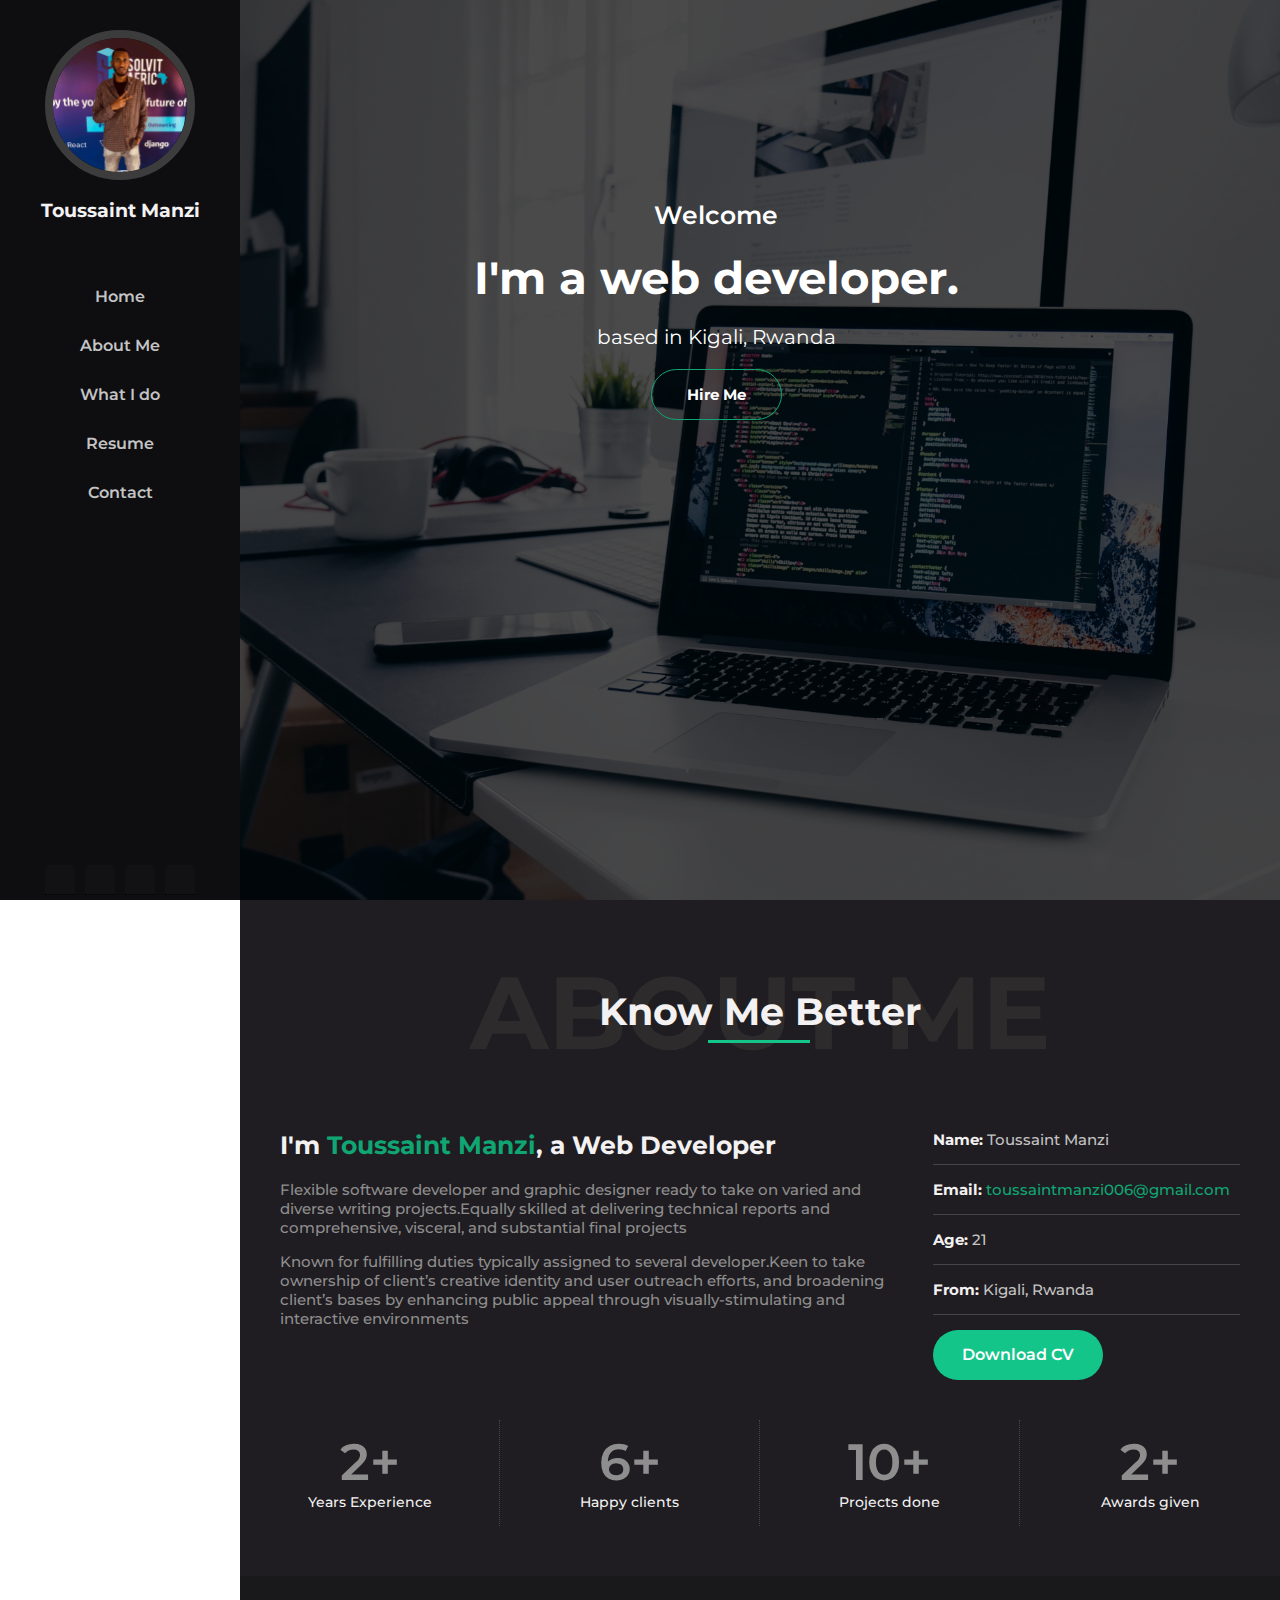
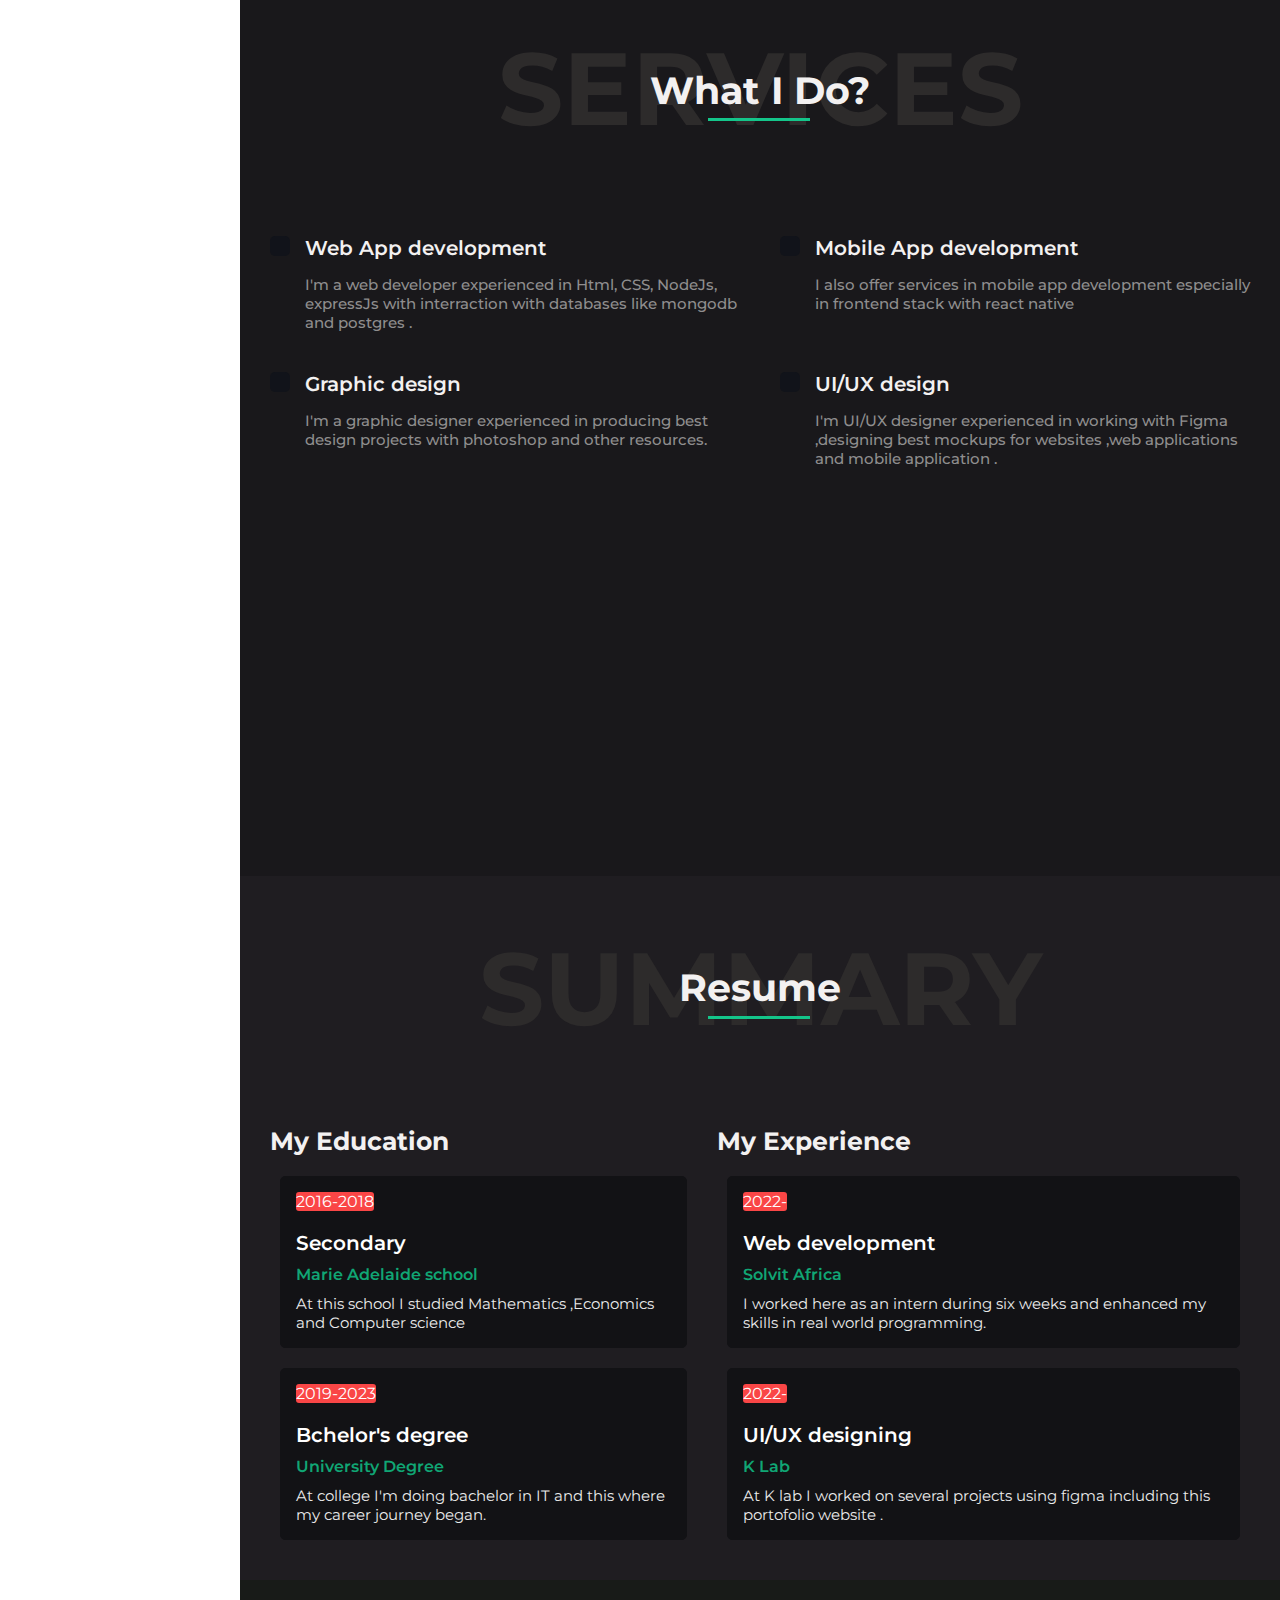
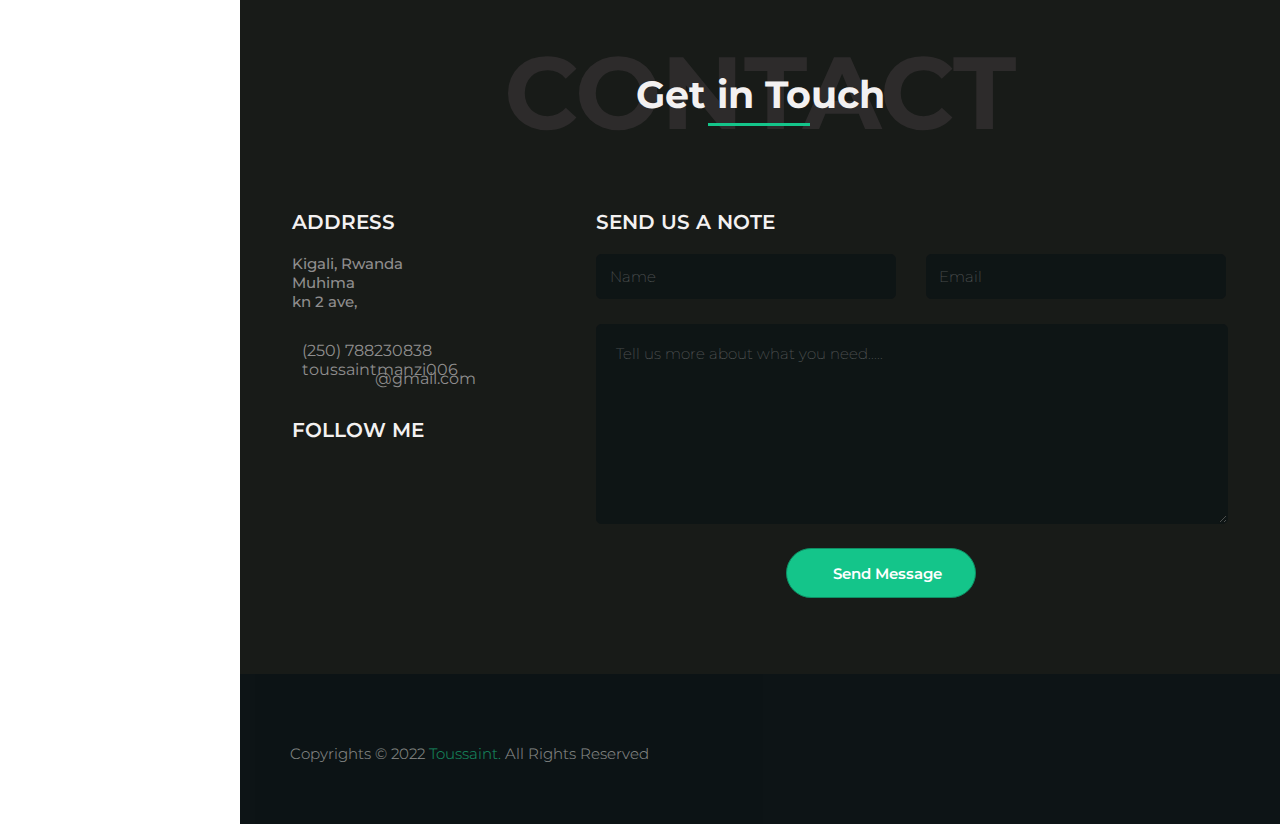
==== index.html @ c5c1ced1 "Adding contact form" ====
<!DOCTYPE html>
<html>
   <head>
     <title>My Portofolio</title>
     <!-- <script src="https://kit.fontawesome.com/8402ceab66.js" crossorigin="anonymous"></script>     -->
     <link rel="stylesheet" href="https://cdnjs.cloudflare.com/ajax/libs/font-awesome/6.0.0-beta2/css/all.min.css" integrity="sha512-YWzhKL2whUzgiheMoBFwW8CKV4qpHQAEuvilg9FAn5VJUDwKZZxkJNuGM4XkWuk94WCrrwslk8yWNGmY1EduTA==" crossorigin="anonymous" referrerpolicy="no-referrer" />
     <link rel="stylesheet" href="index2.css">
   </head>
   <body>
        <!-- Home section start -->
        <section id="HomeSection">
            <div class="sidebar">
                <div style="text-align:center">
                    <img src="./Images/pp.jpg" class="profile-picture">
                </div>
                <h3>Toussaint Manzi</h3>
                <ul>
                <li><a href="#HomeSection">Home</a></li>
                <li><a href="#about">About Me</a></li>
                <li><a href="#whatIdo">What I do</a></li>
                <li><a href="#resume">Resume</a></li>
                <li><a href="#contact">Contact</a></li>
                </ul>
                <div class="social-media">
                    <a class="tooltip" href="#"><i class="fa-brands fa-instagram"></i><span class="tooltiptext">Instagram</span></a>
                    <a class="tooltip" href="#"><i class="fa-brands fa-twitter"></i><span class="tooltiptext">Twitter</span></a>
                    <a class="tooltip" href="https://www.linkedin.com/in/toussaint-manzi-554716209/"><i class="fa-brands fa-linkedin"></i><span class="tooltiptext">Linkedin</span></a>
                    <a class="tooltip" href="https://github.com/Toussaint-Manzi"><i class="fa-brands fa-github"></i><span class="tooltiptext">Github</span></a>
                    <div class="burger">
                        <div class="line1"></div>
                        <div class="line2"></div>
                        <div class="line3"></div>
                    </div>
                </div>
            </div>
            <div class="main-content">
                <div class="centering">
                    <div class="header">Welcome</div>
                    <div class="intro">I'm a web developer.</div>
                    <div class="location">based in Kigali, Rwanda</div>
                    <div class="btn"><a href="#contact">Hire Me</a></div>
                </div>
            </div>
        </section>

        <!-- Home section end -->

        <!-- About Me section start -->
        <section id="about">
            <div class="header">
                <div class="background">ABOUT ME</div>
                <div class="over">Know Me Better</div>
                <div class="line"></div>
                <!-- <p class="background">ABOUT ME</p>
                <p class="over">Know Me Better</p> -->
            </div>
            <div class="middle">
                <div class="main">
                    <div class="title">I'm <span>Toussaint Manzi</span>, a Web Developer</div>
                    <div class="content">
                        <p>Flexible software developer and graphic designer ready to take on varied and diverse writing projects.Equally skilled at delivering technical reports and comprehensive, visceral, and substantial final projects </p>
                        <p>Known for fulfilling duties typically assigned to several developer.Keen to take ownership of client’s creative identity and user outreach efforts, and broadening client’s bases by enhancing public appeal through visually-stimulating and interactive environments</p>
                    </div>
                </div>
                <div class="credentials">
                    <div class="text"><span>Name:</span>  Toussaint Manzi</div>
                    <div class="text"><span> Email:  </span><span class="email">  toussaintmanzi006@gmail.com</span></div>
                    <div class="text"><span>Age:</span> 21</div>
                    <div class="text"> <span>From:</span>  Kigali, Rwanda</div>
                    <div class="btn"><a href="./files/Resume.pdf" download="Toussaint CV">Download CV</a></div>
                </div>
            </div>
            <div class="footer">
                <div class="div experience">
                    <div class="nbr">2+</div>
                    <div class="text">Years Experience</div>
                </div>
                <div class="div clients">
                    <div class="nbr">6+</div>
                    <div class="text">Happy clients</div>
                </div>
                <div class="div projects">
                    <div class="nbr">10+</div>
                    <div class="text">Projects done</div>
                </div>
                <div class="div awards">
                    <div class="nbr">2+</div>
                    <div class="text">Awards given</div>
                </div>
            </div> 
        </section>

        <!-- About Me section end -->

        <!-- What I do section start -->

        <section id="whatIdo">
            <div class="header">
                <div class="background">SERVICES</div>
                <div class="over">What I Do?</div>
                <div class="line"></div>
            </div>

            <div class="middle">
                    <div class="card">
                        <div class="icon"><i class="fa-solid fa-desktop"></i></div>
                        <div class="text">
                            <p class="title">Web App development</p>
                            <p class="msg">I'm a web developer experienced in Html, CSS, NodeJs, expressJs with interraction with databases like mongodb and postgres .</p> 
                        </div>
                        
                    </div>
                    <div class="card">
                        <div class="icon"><i class="fa-solid fa-mobile-button"></i></div>
                        <div class="text">
                            <p class="title">Mobile App development</p>
                            <p class="msg">I also offer services in mobile app development especially in frontend stack with react native </p>
                        </div>
                    </div>
                    <div class="card">
                        <div class="icon"><i class="fa-solid fa-palette"></i></div>
                        <div class="text">
                            <p class="title">Graphic design</p>
                            <p class="msg">I'm a graphic designer experienced in producing best design projects with photoshop and other resources.</p>
                        </div>
                    </div>
                    <div class="card">
                        <div class="icon"><i class="fa-solid fa-pen-ruler"></i></div>
                        <div class="text">
                            <p class="title">UI/UX design</p>
                            <p class="msg">I'm UI/UX designer experienced in working with Figma ,designing best mockups for websites ,web applications and mobile application .</p>
                        </div>
                    </div>
            </div>
        </section>

        <!-- What I do section end -->

        <!-- Resume section start -->

        <section id="resume">
            <div class="header">
                <div class="background">SUMMARY</div>
                <div class="over">Resume</div>
                <div class="line"></div>
            </div>

            <div class="middle">
                <div class="educ">
                    <div class="title">My Education</div>
                    <div class="card">
                        <p class="year">2016-2018</p>
                        <p class="degree">Secondary</p>
                        <p class="clg">Marie Adelaide school</p>
                        <p class="msg">At this school I studied Mathematics ,Economics and Computer science</p>
                    </div>
                    <div class="card">
                        <p class="year">2019-2023</p>
                        <p class="degree">Bchelor's degree</p>
                        <p class="clg">University Degree</p>
                        <p class="msg">At college I'm doing bachelor in IT and this where my career journey began.</p>
                    </div>
                </div>
                <div class="exp">
                    <div class="title">My Experience</div>
                    <div class="card">
                        <p class="year">2022-</p>
                        <p class="degree">Web development</p>
                        <p class="clg">Solvit Africa</p>
                        <p class="msg">I worked here as an intern during six weeks and enhanced my skills in real world programming.</p>
                    </div>
                    <div class="card">
                        <p class="year">2022-</p>
                        <p class="degree">UI/UX designing</p>
                        <p class="clg">K Lab</p>
                        <p class="msg">At K lab I worked on several projects using figma including this portofolio website .</p>
                    </div>
                </div>
            </div>
        </section>

        <!-- Resume section end -->

        <!-- Contact section start -->

        <section id="contact">
            <div class="header">
                <div class="background">CONTACT</div>
                <div class="over">Get in Touch</div>
                <div class="line"></div>
            </div>
            <div class="middle">
                <div class="left">
                    <div class="title">ADDRESS</div>
                    <div class="loc">
                        <p>Kigali,  Rwanda</p>
                        <p>Muhima</p>
                        <p>kn 2 ave,</p>
                    </div>
                    <div class="cont">
                        <p><i class="fa-solid fa-phone-flip"></i>  (250) 788230838</p>
                        <p class=""><i class="fa-solid fa-envelope"></i>  toussaintmanzi006</p>
                        <p class="email">@gmail.com</p>
                    </div>
                    <div class="soc">
                        <div class="title">FOLLOW ME</div>
                        <a href="#"><i class="fa-brands fa-instagram"></i></a>
                        <a href="#"><i class="fa-brands fa-twitter"></i></a>
                        <a href="#"><i class="fa-brands fa-linkedin"></i></a>
                        <a href="#"><i class="fa-brands fa-github"></i></a>
                    </div>
                </div>
                <div class="right">
                    <div class="title">SEND US A NOTE</div>
                    <div class="input">
                        <form action="https://formsubmit.co/familyissues006@gmail.com" method="POST">
                            <input type="hidden" name="_next" value="https://toussaint-manzi.github.io/pages/thankyou.html">
                            <input type="text" id="name" name="name" placeholder="Name" required>
                            <input type="email" id="email" name="email" placeholder="Email" required><br>
                            <textarea id="" name="Message" placeholder="Tell us more about what you need....." required></textarea><br>
                            <input class="btn" type="submit" value="Send Message">
                        </form>
                    </div>
                </div>
            </div>
            <div class="footer">
                <p>Copyrights &copy; 2022 <span>Toussaint.</span> All Rights Reserved</p>
            </div>
        </section>

           
        <!-- Contact section end -->
    <script src="index.js"></script>
   </body> 
</html>
---- index2.css ----
@import url('https://fonts.googleapis.com/css2?family=Montserrat:wght@100;300;400;500;600;700&display=swap');

*{
    margin:0px;
    padding:0px;
    box-sizing:border-box;
    list-style:none;
    text-decoration:none;
    font-family: 'Montserrat', sans-serif;
    scroll-behavior: smooth;
}


/* body{
    background:#C4C4C4;
} */

/* Home section start */

#HomeSection {
    display:flex;
    position:relative;
}

#HomeSection .sidebar {
    position:fixed;
    width:240px;
    height:100vh;
    background: #0e0e11;
    padding:30px 0px;
    position:fixed;
}

#HomeSection .sidebar .profile-picture{
    border: 8px solid #3d3c3c;
    height:150px;
    width: 150px;
    border-radius: 150px;
    margin-bottom: 15px;
}

#HomeSection .sidebar h3 {
    color:#f3f1f1;
    text-align: center;
    margin-bottom:50px;
}

#HomeSection .sidebar ul li {
    padding: 15px;
    font-weight: 600;
    text-align: center;
}

#HomeSection .sidebar ul li a {
    color:#C4C4C4;
    display:block;
}

#HomeSection .sidebar ul li:hover a {
    color:#10A674;
    transition: 0.5;
}

#HomeSection .sidebar .social-media {
    position:absolute;
    bottom:5px;
    left:50%;
    transform:translateX(-50%);
    display:flex;
}

#HomeSection .sidebar .social-media a{
    display:block;
    width:30px; 
    background:#121215;
    height:30px;
    line-height: 30px;
    text-align: center;
    margin:0px 5px;
    color:#EBEBEB;
    border-top-left-radius: 5px;
    border-top-right-radius: 5px;
}

#HomeSection .sidebar .social-media .fa-instagram:hover{
    color: #C13584;
    transition: 0.5;
}

#HomeSection .sidebar .social-media .fa-twitter:hover{
    color: #00acee;
    transition: 0.5;
}
#HomeSection .sidebar .social-media .fa-linkedin:hover{
    color: #0072b1;
    transition: 0.5;
}
#HomeSection .sidebar .social-media .fa-github:hover{
    color: #353a35;
    transition: 0.5;
}

.tooltip {
    position: relative;
    display: inline-block;
    border-bottom: 1px dotted black;
  }
  
  .tooltip .tooltiptext {
    visibility: hidden;
    width: 70px;
    font-size: 12px;
    background-color: black;
    color: #fff;
    text-align: center;
    border-radius: 6px;
    padding:0;
    position: absolute;
    z-index: 1;
    bottom: 150%;
    left: 50%;
    margin-left: -60px;
  }
  
  .tooltip .tooltiptext::after {
    content: "";
    position: absolute;
    top: 100%;
    left: 50%;
    margin-left: -5px;
    border-width: 5px;
    border-style: solid;
    border-color: black transparent transparent transparent;
  }
  
  .tooltip:hover .tooltiptext {
    visibility: visible;
  }

#HomeSection .sidebar .burger{
    display: none;
}

#HomeSection .sidebar .burger div{
    height: 3px;
    width:23px;
    background-color: #EBEBEB;
    margin: 5px;
    transition: 0.3s ease;
}

#HomeSection .main-content{
    margin-left: 240px;
    background:rgba(0, 0, 0, 0.7) url(./Images/christopher-gower-m_HRfLhgABo-unsplash.jpg) no-repeat;
    background-blend-mode: darken;
    background-size: cover;
    width:100%;
    height:100vh;
}

#HomeSection .main-content .centering{
    width:80%;
    margin-top: 200px;
    margin-left:60px;
    color:#fff;
    display:flex;
    flex-direction: column;
    align-items: center;
}

#HomeSection .main-content .centering div{
    display: block;
    padding-bottom:20px;
    font-size: 35px;
}

#HomeSection .main-content .centering .header{
    text-align: center;
    font-size: 25px;
    font-weight: 600;
}


#HomeSection .main-content .centering .intro{
    text-align: center;
    font-size: 45px;
    font-weight: 700;

}

#HomeSection .main-content .centering .location{
    text-align: center;
    font-size: 20px;
    font-weight: 400;

}

#HomeSection .main-content .centering .btn{
    text-align: center;
    font-size:15px;
    color:#10A674;
    border:1px solid #10A674;
    padding:15px 35px;
    border-radius: 45px;
    font-weight: 700;
}

#HomeSection .main-content .centering .btn a{
    color:#fff;
}


#HomeSection .main-content .centering .btn:hover {
    color:#fff;
    background:#10A674;
    transition: 0.5s;
}


/* Home section end */

/* About section start */

#about {
    background-color: #1F1D21;
    height:100%;
    margin-left:240px;
    display: flex;
    flex-direction: column;
    justify-content: top;
    padding-bottom: 50px;
}

#about .header {
    width: 100%;
    font-size: 40px;
    position:relative;
    margin:50px 0px 180px 0px;
}


#about .header .background{
    position:absolute;
    font-size: 8vw;
    text-align: center;
    font-weight:700;
    color:#2D2B2B;
    width:80%;
    margin: 0px 10%;
}

#about .header .over {
    position:absolute;
    text-align:center;
    width: 40%;
    margin:3.7% 30%;
    font-size:3vw;
    font-weight: 700;
    color: #f3f1f1;
}

#about .header .line{
    position:absolute;
    width: 8vw;
    border-bottom: 3px solid #14c58a;
    margin:8.7% 45%;
}

#about .middle {
    display:flex;
    flex-direction:row;
    margin-bottom:20px;
}

#about .middle .main{
    flex:2;
    margin:0px 40px; 
}

#about .middle .main .title{
    font-size:25px;
    font-weight: 700;
    color:#f3f1f1;
    margin-bottom:20px;
}

#about .middle .main .title span{
    color:#10A674;
}

#about .middle .main .content{
    color:#8f8e8e;
    font-size:15px;
    font-weight:500;
}

#about .middle .main .content p{
    margin-bottom:15px;
}

#about .middle .credentials{
    flex:1;
    margin-right:40px;
    color:#C4C4C4;
}

#about .middle .credentials .text{
    font-size:15px;
    font-weight:500;
    border-bottom: 0.1px solid #464545;
    padding-bottom:15px;
    margin-bottom:15px;
}

#about .middle .credentials .text span {
    font-weight: 700;
    color:#f3f1f1;
}

#about .middle .credentials .text .email {
    color:#10A674;
    font-weight:500;
}

#about .middle .credentials .btn{
    background:#14c58a ;
    height:50px;
    width:170px;
    text-align:center;
    border-radius:45px;
    padding-top:15px;
    font-weight:600;
    color:#fff;
}

#about .middle .credentials .btn a{
    color:#fff;
}

#about .middle .credentials .btn:hover{
    background-color: #0f9669;
    transition: 0.5s;
}

#about .footer {
    display:flex;
    margin-top:20px;
    justify-content: center;
}

#about .footer .div {
    width:25%;
    text-align: center;
    border-right: 1px  dotted #464545;
    padding: 10px 0px 15px 0px;

}

#about .footer .nbr{
    font-size:4vw;
    font-weight:600;
    color:#8f8e8e;
}

#about .footer .text{
    font-size:14px;
    color:#f3f1f1;
    font-weight:500;
}

#about .footer .awards {
    border:none;
}


/* About section end */


/* What I do section start */

#whatIdo {
    background-color: #19181b;
    height:100vh;
    margin-left:240px;
    display: flex;
    flex-direction: column;
    justify-content: top;
}


#whatIdo .header {
    width: 100%;
    font-size: 40px;
    position:relative;
    margin:50px 0px 180px 0px;
}

#whatIdo .header .background{
    position:absolute;
    font-size: 8vw;
    text-align: center;
    font-weight:700;
    color:#2D2B2B;
    width:80%;
    margin: 0px 10%;
}

#whatIdo .header .over {
    position:absolute;
    text-align:center;
    width: 40%;
    margin:3.9% 30%;
    font-size:3vw;
    font-weight: 700;
    color: #f3f1f1;
}

#whatIdo .header .line{
    position:absolute;
    width: 8vw;
    border-bottom: 3px solid #14c58a;
    margin:8.8% 45%;
}

#whatIdo .middle .icon {
    color: #10A674;
    border-radius:5px;
    background-color: #11131a;
    font-size: 40px;
}

#whatIdo .middle {
    display:grid;
    grid-template-columns: 1fr 1fr;
    margin: 10px;
}


#whatIdo .middle .card {
    display: flex;
    justify-content: center;
    margin:20px;
} 

#whatIdo .middle .card .icon {
    align-self: start;
    margin-right:15px;
    padding:10px
}

#whatIdo .middle .card .text .title {
    font-size:20px;
    font-weight:600;
    color:#f3f1f1;
    margin-bottom:15px ;
}



#whatIdo .middle .card .text .msg{
    color:#8f8e8e;
    font-size:15px;
    font-weight: 500;
}

/* What I do section end */

/* Resume section starts */

#resume {
    background-color: #1F1D21;
    height:100%;
    margin-left:240px;
    display: flex;
    flex-direction: column;
    justify-content: top;
}

#resume .header {
    width: 100%;
    font-size: 40px;
    position:relative;
    margin:50px 0px 180px 0px;
}

#resume .header .background{
    position:absolute;
    font-size: 8vw;
    text-align: center;
    font-weight:700;
    color:#2D2B2B;
    width:80%;
    margin: 0px 10%;
}

#resume .header .over {

    position:absolute;
    text-align:center;
    width: 40%;
    margin:3.7% 30%;
    font-size:3vw;
    font-weight: 700;
    color: #f3f1f1;
}

#resume .header .line{
    position:absolute;
    width: 8vw;
    border-bottom: 3px solid #14c58a;
    margin:8.7% 45%;
}

#resume .middle {
    display: flex;
    margin:20px;
    color:#fff;;
}

#resume .middle .title {
    font-size:25px;
    font-weight:700;
    color:#f3f1f1;
    margin:0px 10px 10px 10px;
} 

#resume .middle .card{
    border:1px solid #121215;
    background:#121215;
    border-radius: 5px;
    margin:20px;
    padding:5px;
    display:flex;
    flex-direction: column;
}

#resume .middle .card .year{
    background:#FA4646;
    margin: 10px;
    align-self:start;
    border-radius:3px ;
}

#resume .middle .card .degree{
    margin:10px;
    font-size: 20px;
    font-weight: 600;
    color:#fff;
}

#resume .middle .card .clg{
    color:#10A674;
    margin:0px 0px 10px 10px;
    font-size:16px;
    font-weight:600;
}

#resume .middle .card .msg{
    color:#EBEBEB;
    font-size:15px;
    margin:0px 0px 10px 10px;
    font-weight:400;
}

/* Resume section end */

/* Contact section starts */

#contact {
    background-color: #181B18;
    height:100%;
    margin-left:240px;
    display: flex;
    flex-direction: column;
    justify-content: top;
}

#contact .header {
    font-size: 40px;
    position:relative;
    margin:50px 0px 180px 0px;
}

#contact .header .background{
    position:absolute;
    font-size: 8vw;
    text-align: center;
    font-weight:700;
    color:#2D2B2B;
    width:80%;
    margin: 0px 10%;
}

#contact .header .over {
    position:absolute;
    text-align:center;
    width: 40%;
    margin:3.9% 30%;
    font-size:3vw;
    font-weight: 700;
    color: #f3f1f1;
}

#contact .header .line{
    position:absolute;
    width: 8vw;
    border-bottom: 3px solid #14c58a;
    margin:8.9% 45%;
}

#contact .middle {
    display:flex;
    margin: 0px 5%;
    padding-bottom: 50px;
}

#contact .middle .left {
    flex:1;
    margin-right:10%;
}

#contact .middle .title{
    font-size:20px;
    font-weight:600;
    color:#f3f1f1;
    margin-bottom:20px;

}

#contact .middle .left .loc {
    font-size:15px;
    font-weight:500;
    color:#8f8e8e;
    margin-bottom:30px;
}

#contact .middle .left .cont{
    margin-bottom:30px;
    color:#8f8e8e; 
}

#contact .middle .left .cont i{
    color: #0f9669;
    margin-right:10px;
    margin-bottom: 10px;
}

#contact .middle .left .cont .email {
    margin-left: 83px;
    margin-top: -10px;
}

#contact .middle .left .soc {
    color:#8f8e8e;
}

#contact .middle .left .soc a{
    color:#8f8e8e;
    font-size: 20px;
    margin-right: 5%;
}

#contact .middle .left .soc a:hover {
    color:#0e8f64;
}

#contact .middle .right {
    flex:3;
}

#contact .middle .right .input #name {
    margin-right:4%;
}

#contact .middle .right .input input{
    margin:0px 0% 4% 0px;
    height:45px;
    border:1px solid #010d13;
    border-radius: 5px;
    width:47.5%;
    background-color:#010d13;
    opacity:40%;
    color: #fff;
    font-size: 15px;
    font-weight: 400;
    padding-left:2% ;
    
}

#contact .middle .right .input textarea {
    height:200px;
    width: 100%;
    resize: vertical;
    border:1px solid #010d13;
    border-radius: 5px;
    background-color: #010d13;
    opacity:40%;
    color: #fff;
    font-size: 15px;
    font-weight: 400;
    padding:3% 0% 0% 3%;
}

#contact .middle .right .input ::placeholder{
    font-size:15px;
    color:#fff;
    font-weight: 100;
}


#contact .middle .right .input .btn {
    margin-top:20px;
    margin-left: 30%;
    color:#fff;
    border-radius: 45px;
    border: 1px solid #0e8f64;
    background-color:#14c58a ;
    opacity:100%;
    height:50px;
    width:190px;
    font-size: 15px;
    font-weight: 600;
    text-align: center;
}

#contact .middle .right .input .btn:hover {
    background-color: #0e8f64;
    transition: 0.5s;
}

#contact .footer {
    height:150px;
    width:100%;
    background-color:#010d13;
    opacity:50%;
    color:#fff;
    font-size: 15px;
    font-weight: 300;
    padding:70px 50px;

}

#contact .footer span {
    color: #18ffb2;

}

/* Contact section end */



@media screen and (max-width:867px){
    /* Home section */

    #HomeSection {
        display:flex;
        flex-direction: row;
        position:relative;
    }
    
    #HomeSection .sidebar {
        position:fixed;
        background: #0e0e11;
        width:100%;
        height:60px;
        z-index: 1;
    }
    
    #HomeSection .sidebar .profile-picture{
        display: none;
    }

   
    #HomeSection .sidebar h3 {
        color:#f3f1f1;
        margin-top:-10px;
        margin-left: 10px;
        text-align: left;
    }

    #HomeSection .sidebar ul{
        position: absolute;
        right:0px;
        top:60px;
        height:auto;
        width:100%;
        display: flex;
        flex-direction: column;
        /* align-items: flex-start; */
        background-color: #000;
        opacity:95%;
        padding: 10px;
        transform: translateX(100%);
        transition:  0.5s ;
    }

    #HomeSection .sidebar ul.nav-active{
        transform: translateX(0%);
    }
   
    #HomeSection .sidebar ul li {
        border-bottom: 1px solid #3a3939;
        text-align: left;
        font-size: 15px;
        padding:10px 0px;

    }

    #HomeSection .sidebar ul li:last-child{
        border:none;
    }
        
    #HomeSection .sidebar .social-media {
        position: relative;
        justify-content:right;
        margin-top:-80px; 
        margin-right:50px ;
    }
    
    #HomeSection .sidebar .social-media a{
        height: 20px;
        width:20px;
        background-color: #0e0e11;
        padding: 0px;
        margin:5px;
        color:#a09f9f;
    } 

    #HomeSection .sidebar .burger {
        display: block;
        cursor:pointer;
        margin-top:5px;
        margin-left: 5px;
    }

    .toggle .line1 {
        transform: rotate(-45deg) translate(-5px,6px);
    }

    .toggle .line2 {
        opacity: 0;
    }

    .toggle .line3 {
        transform: rotate(45deg) translate(-5px,-6px);
    }
    
    #HomeSection .main-content{
        margin-top: 60px;
        margin-left: 0px;
        background:rgba(0, 0, 0, 0.7) url(./Images/christopher-gower-m_HRfLhgABo-unsplash.jpg) no-repeat;
        background-blend-mode: darken;
        background-size: cover;
        max-width:100%;
        height:100vh;
    }
    
    #HomeSection .main-content .centering{
        margin-top: 200px;
        margin-right:0px;
        color:#fff;
        display:flex;
        flex-direction: column;
        align-items: center;
    }


    /* About me section */

    #about {
        margin-left:0px;
        width:100%;
    }

    #about .header .background {
       font-size:12vw; 
    }

    #about .header .over {
        font-size:4vw;
        margin:4.9% 30%;
    }


    #about .header .line{
        width:10vw;
        margin:10.7% 45%;
    }


    #about .middle{
        flex-direction: column;
    }


    #about .middle .main{
        text-align: center;
        padding: 0px 20px;
    }

    #about .middle .credentials{
        margin:50px 70px 0px 70px; 
        padding: 0px 20px;

    }

    /* What I Do section */

    #whatIdo {
        margin-left:0px;
        width:100%;
        height:100%;
    }

    #whatIdo .header .background {
        font-size:12vw; 
    }
 
    #whatIdo .header .over {
         font-size:4vw;
         margin:4.9% 30%;
    }
 
 
    #whatIdo .header .line{
         width:10vw;
         margin:10.7% 45%;
    }


    /* resume I Do section */

    #resume {
        margin-left:0px;
        width:100%;
        height:100%;
    }

    #resume .header .background {
        font-size:12vw; 
    }
 
    #resume .header .over {
         font-size:4vw;
         margin:4.9% 30%;
    }
 
 
    #resume .header .line{
         width:10vw;
         margin:10.7% 45%;
    }

    /* contact I Do section */

    #contact {
        margin-left:0px;
        width:100%;
        height:100%;
    }

    #contact .header .background {
        font-size:12vw; 
    }
 
    #contact .header .over {
         font-size:4vw;
         margin:4.9% 30%;
    }
 
 
    #contact .header .line{
         width:10vw;
         margin:10.7% 45%;
    }

    #contact .middle {
        margin:0% 10%;
    }

    #contact .middle .right .input input {
        width: 100%;
    }
}   

.nav-active {
    transform: translateX(0%);
}

@media screen and (max-width:500px){
    /* about section */

    #about .middle .main{
        margin:0px 5px;
        padding:0px; 
    }

    #about .middle .credentials{
        margin:50px 0px 0px 0px; 
    }

    /* whatIdo section */

    #whatIdo .middle {
        /* display:grid; */
        grid-template-columns: 1fr;
        /* margin: 0px; */
    }

    /* resume section */

    #resume .middle {
        flex-direction: column;
        margin:0px;
    }

    /* contact section */

    #contact .middle {
        display:flex;
        flex-direction: column;
        margin: 0px 10px;
        padding-bottom: 50px;
    }

    #contact .middle .right{
        order:1;
        margin:0px;
        text-align: center;
    }

    #contact .middle .left{
        order:2;
        align-self: center;
        text-align: center;
        margin-left:50px;
    }

    #contact .middle .right .input .btn {
        margin-left: 0%;
        margin-bottom:50px;
    }
}
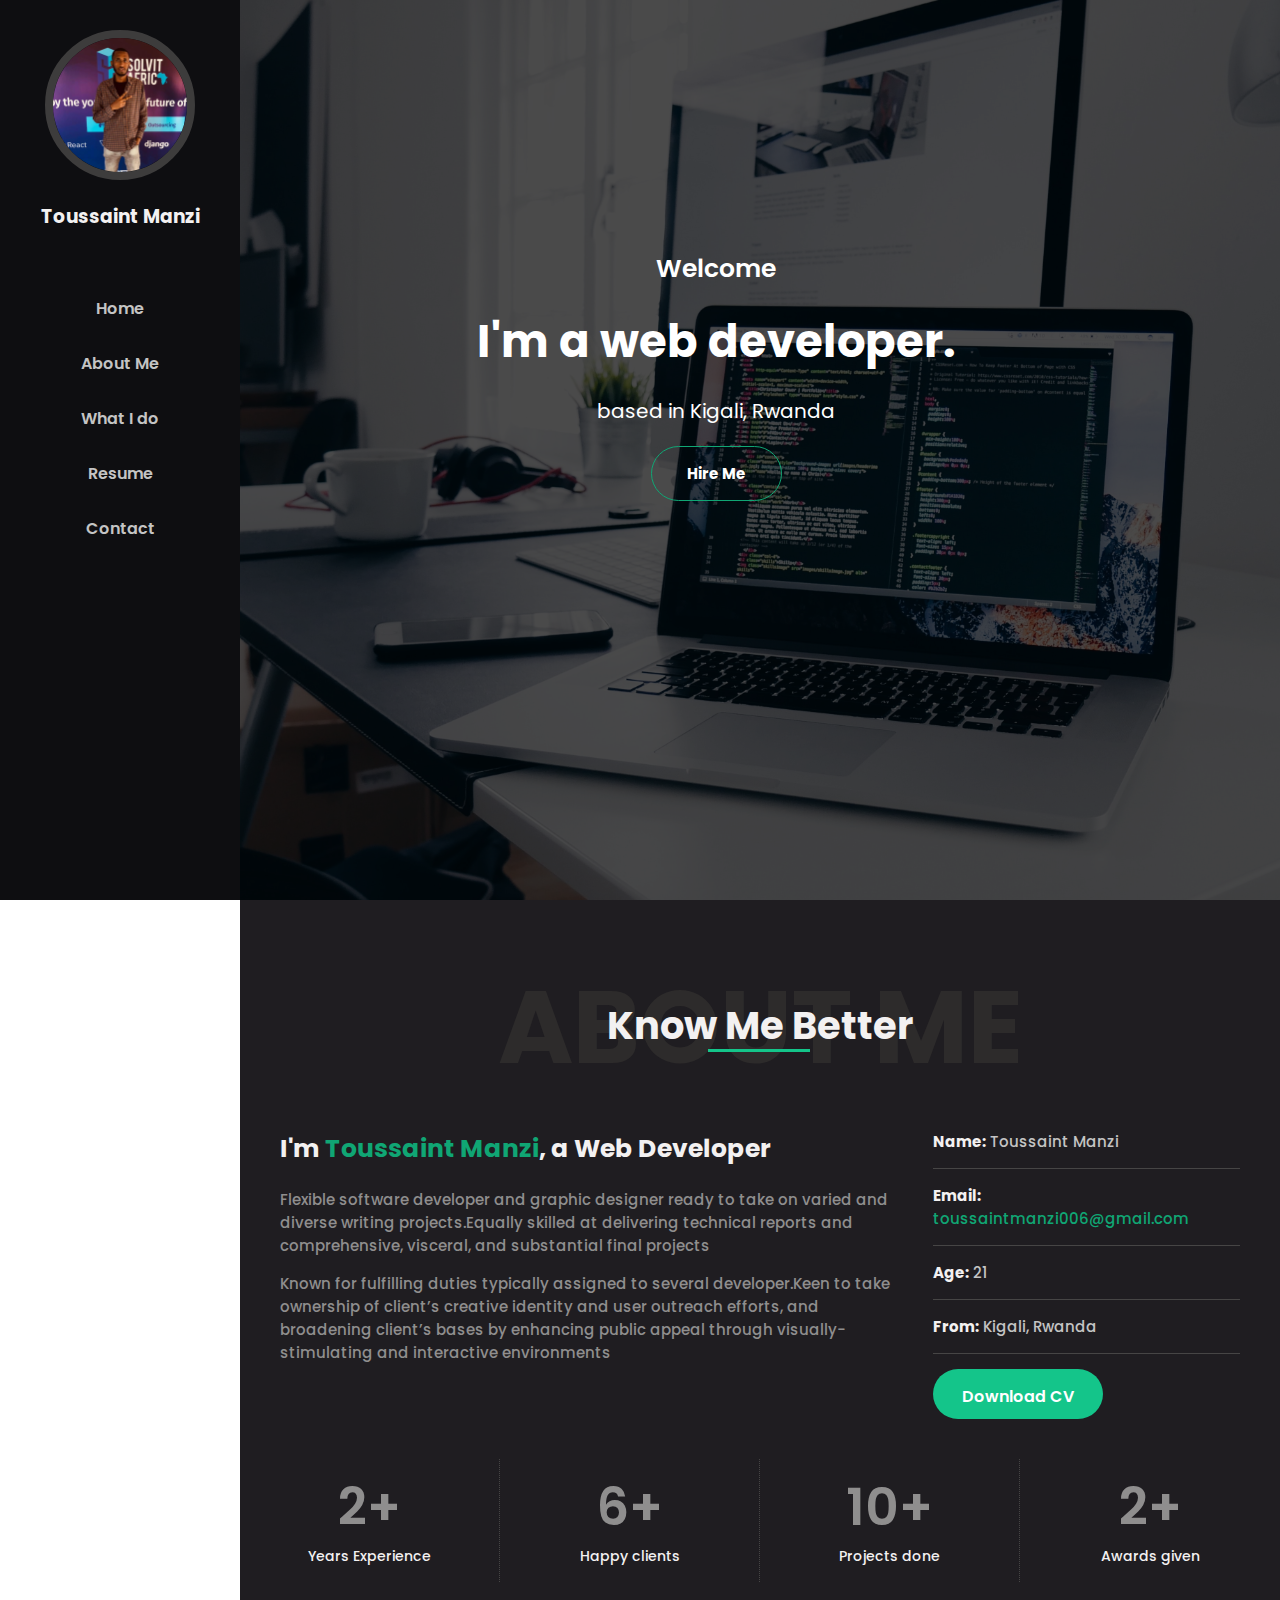
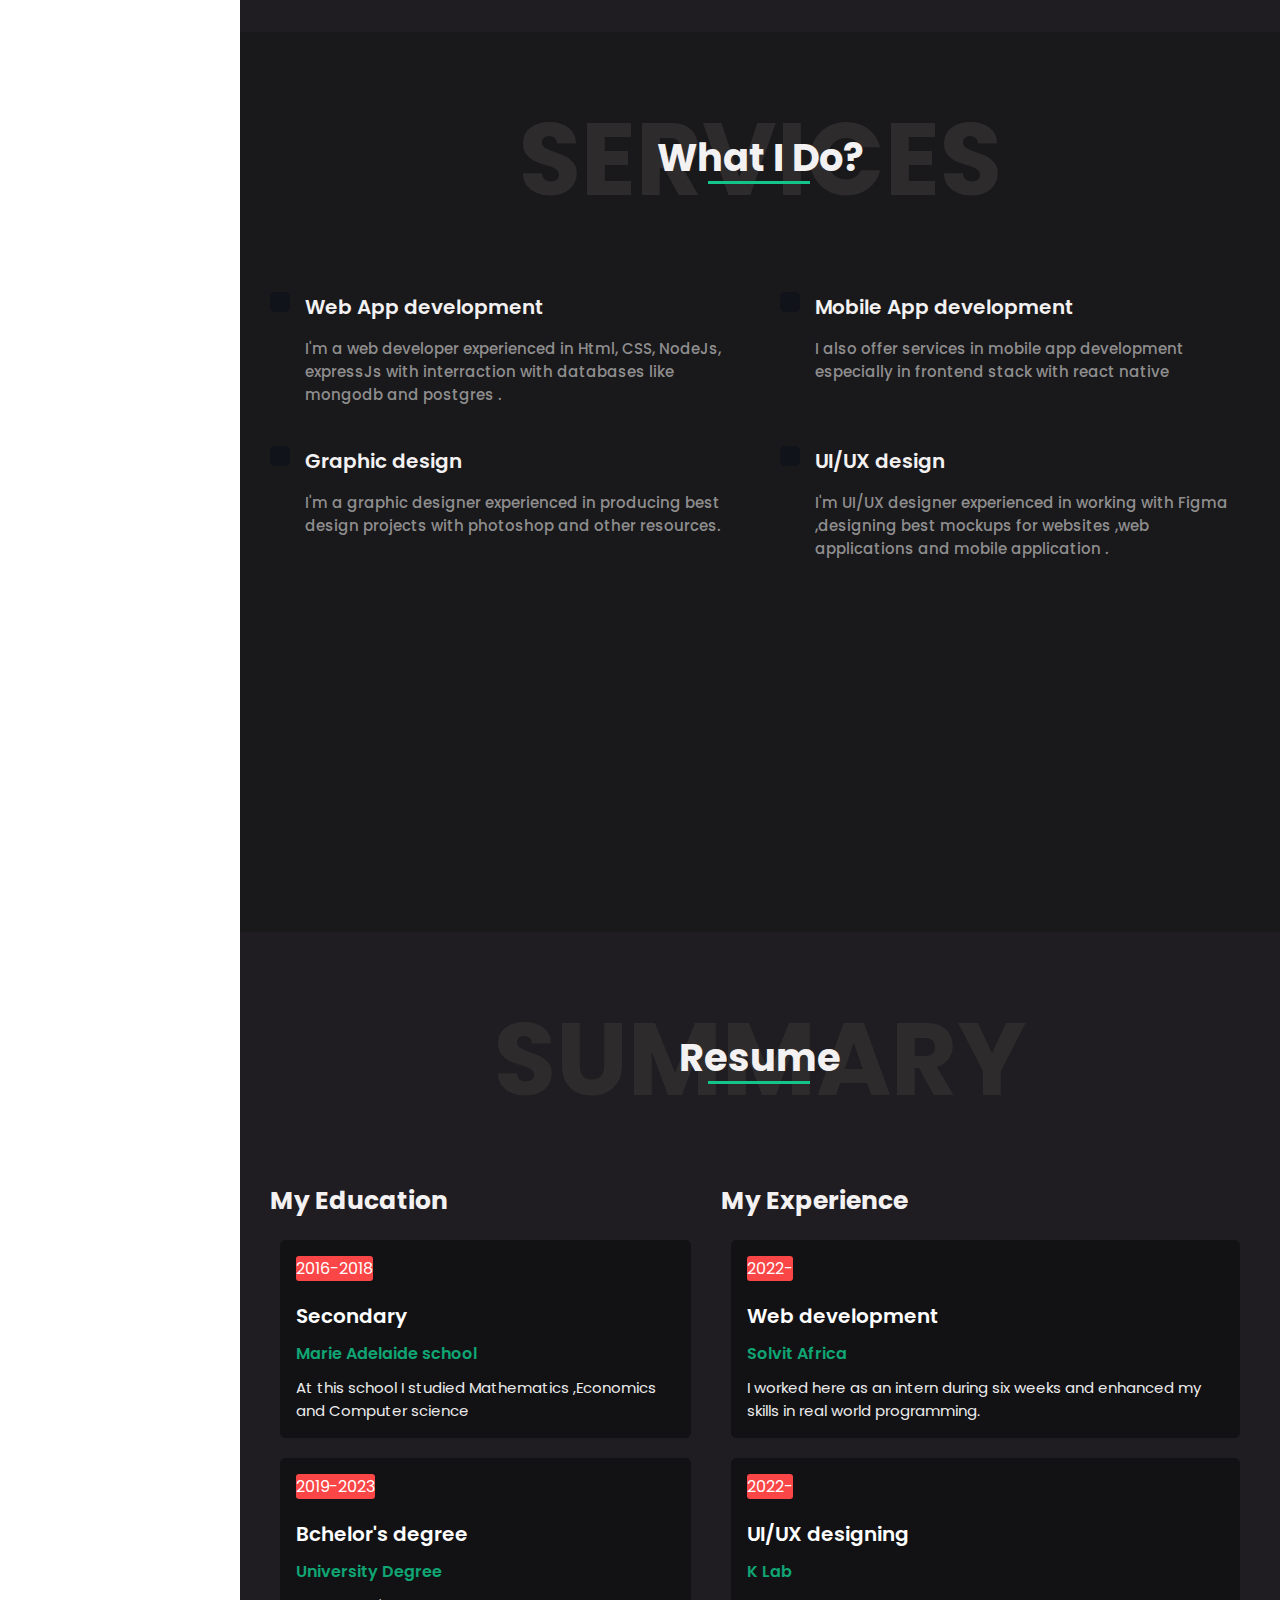
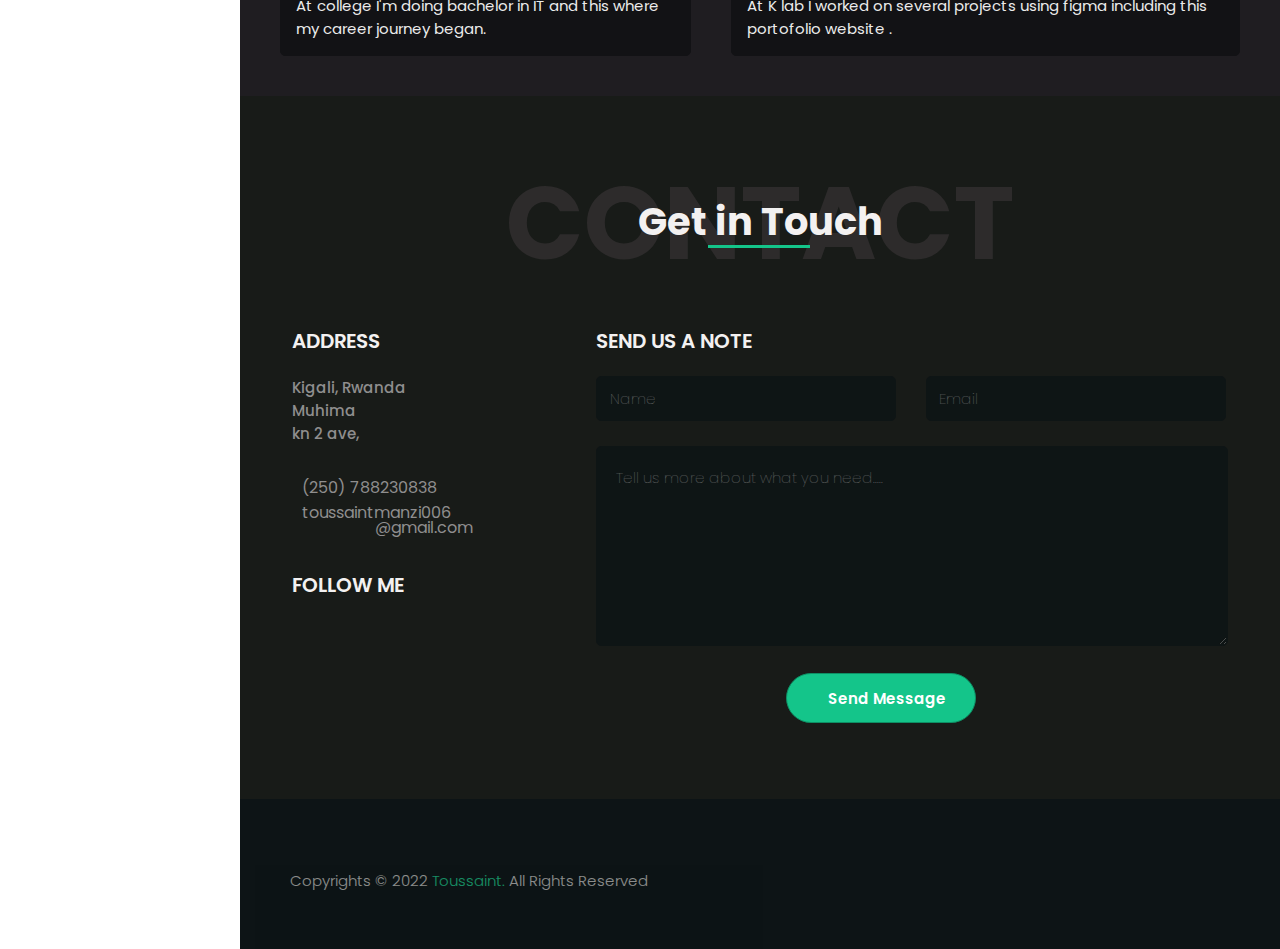
==== commit adc9f57b: "Adding contact form" ====
--- a/index.html
+++ b/index.html
@@ -204,17 +204,17 @@
                     </div>
                     <div class="soc">
                         <div class="title">FOLLOW ME</div>
-                        <a href="#"><i class="fa-brands fa-instagram"></i></a>
-                        <a href="#"><i class="fa-brands fa-twitter"></i></a>
-                        <a href="#"><i class="fa-brands fa-linkedin"></i></a>
-                        <a href="#"><i class="fa-brands fa-github"></i></a>
+                        <a class="tooltip" href="#"><i class="fa-brands fa-instagram"></i><span class="tooltiptext">Instagram</span></a>
+                        <a class="tooltip" href="#"><i class="fa-brands fa-twitter"></i><span class="tooltiptext">Twitter</span></a>
+                        <a class="tooltip" href="https://www.linkedin.com/in/toussaint-manzi-554716209/"><i class="fa-brands fa-linkedin"></i><span class="tooltiptext">Linkedin</span></a>
+                        <a class="tooltip" href="https://github.com/Toussaint-Manzi"><i class="fa-brands fa-github"></i><span class="tooltiptext">Github</span></a>
                     </div>
                 </div>
                 <div class="right">
                     <div class="title">SEND US A NOTE</div>
                     <div class="input">
                         <form action="https://formsubmit.co/familyissues006@gmail.com" method="POST">
-                            <input type="hidden" name="_next" value="https://toussaint-manzi.github.io/pages/thankyou.html">
+                            <input type="hidden" name="_next" value="https://toussaint-manzi.github.io/thankyou.html">
                             <input type="text" id="name" name="name" placeholder="Name" required>
                             <input type="email" id="email" name="email" placeholder="Email" required><br>
                             <textarea id="" name="Message" placeholder="Tell us more about what you need....." required></textarea><br>
--- a/index2.css
+++ b/index2.css
@@ -1,12 +1,11 @@
-@import url('https://fonts.googleapis.com/css2?family=Montserrat:wght@100;300;400;500;600;700&display=swap');
-
-*{
+/* @import url('https://fonts.googleapis.com/css2?family=Montserrat:wght@100;300;400;500;600;700&display=swap'); */
+@import url('https://fonts.googleapis.com/css2?family=Poppins:wght@100;200;300;400;500;600;700;800;900&display=swap');*{
     margin:0px;
     padding:0px;
     box-sizing:border-box;
     list-style:none;
     text-decoration:none;
-    font-family: 'Montserrat', sans-serif;
+    font-family: 'Poppins', sans-serif;
     scroll-behavior: smooth;
 }
 
@@ -72,7 +71,7 @@
 #HomeSection .sidebar .social-media a{
     display:block;
     width:30px; 
-    background:#121215;
+    /* background:#121215; */
     height:30px;
     line-height: 30px;
     text-align: center;
@@ -82,20 +81,20 @@
     border-top-right-radius: 5px;
 }
 
-#HomeSection .sidebar .social-media .fa-instagram:hover{
+.fa-instagram:hover{
     color: #C13584;
     transition: 0.5;
 }
 
-#HomeSection .sidebar .social-media .fa-twitter:hover{
+.fa-twitter:hover{
     color: #00acee;
     transition: 0.5;
 }
-#HomeSection .sidebar .social-media .fa-linkedin:hover{
+.fa-linkedin:hover{
     color: #0072b1;
     transition: 0.5;
 }
-#HomeSection .sidebar .social-media .fa-github:hover{
+.fa-github:hover{
     color: #353a35;
     transition: 0.5;
 }
@@ -103,10 +102,10 @@
 .tooltip {
     position: relative;
     display: inline-block;
-    border-bottom: 1px dotted black;
+    /* border-bottom: 1px dotted black; */
   }
   
-  .tooltip .tooltiptext {
+.tooltip .tooltiptext {
     visibility: hidden;
     width: 70px;
     font-size: 12px;
@@ -117,12 +116,12 @@
     padding:0;
     position: absolute;
     z-index: 1;
-    bottom: 150%;
-    left: 50%;
+    top: -110%;
+    left: 150%;
     margin-left: -60px;
-  }
-  
-  .tooltip .tooltiptext::after {
+}
+
+.tooltip .tooltiptext::after {
     content: "";
     position: absolute;
     top: 100%;
@@ -131,11 +130,11 @@
     border-width: 5px;
     border-style: solid;
     border-color: black transparent transparent transparent;
-  }
-  
-  .tooltip:hover .tooltiptext {
+}
+
+.tooltip:hover .tooltiptext {
     visibility: visible;
-  }
+}
 
 #HomeSection .sidebar .burger{
     display: none;
@@ -160,7 +159,7 @@
 
 #HomeSection .main-content .centering{
     width:80%;
-    margin-top: 200px;
+    margin-top: 250px;
     margin-left:60px;
     color:#fff;
     display:flex;
@@ -253,7 +252,7 @@
     position:absolute;
     text-align:center;
     width: 40%;
-    margin:3.7% 30%;
+    margin:4.5% 30%;
     font-size:3vw;
     font-weight: 700;
     color: #f3f1f1;
@@ -263,7 +262,7 @@
     position:absolute;
     width: 8vw;
     border-bottom: 3px solid #14c58a;
-    margin:8.7% 45%;
+    margin:9.5% 45%;
 }
 
 #about .middle {
@@ -409,7 +408,7 @@
     position:absolute;
     text-align:center;
     width: 40%;
-    margin:3.9% 30%;
+    margin:4.5% 30%;
     font-size:3vw;
     font-weight: 700;
     color: #f3f1f1;
@@ -419,7 +418,7 @@
     position:absolute;
     width: 8vw;
     border-bottom: 3px solid #14c58a;
-    margin:8.8% 45%;
+    margin:9.5% 45%;
 }
 
 #whatIdo .middle .icon {
@@ -498,7 +497,7 @@
     position:absolute;
     text-align:center;
     width: 40%;
-    margin:3.7% 30%;
+    margin:4.5% 30%;
     font-size:3vw;
     font-weight: 700;
     color: #f3f1f1;
@@ -508,7 +507,7 @@
     position:absolute;
     width: 8vw;
     border-bottom: 3px solid #14c58a;
-    margin:8.7% 45%;
+    margin:9.5% 45%;
 }
 
 #resume .middle {
@@ -595,7 +594,7 @@
     position:absolute;
     text-align:center;
     width: 40%;
-    margin:3.9% 30%;
+    margin:4.5% 30%;
     font-size:3vw;
     font-weight: 700;
     color: #f3f1f1;
@@ -605,7 +604,7 @@
     position:absolute;
     width: 8vw;
     border-bottom: 3px solid #14c58a;
-    margin:8.9% 45%;
+    margin:9.5% 45%;
 }
 
 #contact .middle {
@@ -658,6 +657,7 @@
     color:#8f8e8e;
     font-size: 20px;
     margin-right: 5%;
+    border: none;
 }
 
 #contact .middle .left .soc a:hover {
@@ -790,12 +790,13 @@
         background-color: #000;
         opacity:95%;
         padding: 10px;
-        transform: translateX(100%);
+        transform: translateY(-160%);
         transition:  0.5s ;
     }
 
     #HomeSection .sidebar ul.nav-active{
-        transform: translateX(0%);
+        transform: translateY(0%);
+        z-index: -1;
     }
    
     #HomeSection .sidebar ul li {
@@ -878,13 +879,13 @@
 
     #about .header .over {
         font-size:4vw;
-        margin:4.9% 30%;
+        margin:5.5% 30%;
     }
 
 
     #about .header .line{
         width:10vw;
-        margin:10.7% 45%;
+        margin:11.5% 45%;
     }
 
 
@@ -918,13 +919,13 @@
  
     #whatIdo .header .over {
          font-size:4vw;
-         margin:4.9% 30%;
+         margin:5.5% 30%;
     }
  
  
     #whatIdo .header .line{
          width:10vw;
-         margin:10.7% 45%;
+         margin:11.5% 45%;
     }
 
 
@@ -942,13 +943,13 @@
  
     #resume .header .over {
          font-size:4vw;
-         margin:4.9% 30%;
+         margin:5.5% 30%;
     }
  
  
     #resume .header .line{
          width:10vw;
-         margin:10.7% 45%;
+         margin:11.5% 45%;
     }
 
     /* contact I Do section */
@@ -965,13 +966,13 @@
  
     #contact .header .over {
          font-size:4vw;
-         margin:4.9% 30%;
+         margin:5.5% 30%;
     }
  
  
     #contact .header .line{
          width:10vw;
-         margin:10.7% 45%;
+         margin:11.5% 45%;
     }
 
     #contact .middle {
@@ -982,10 +983,6 @@
         width: 100%;
     }
 }   
-
-.nav-active {
-    transform: translateX(0%);
-}
 
 @media screen and (max-width:500px){
     /* about section */
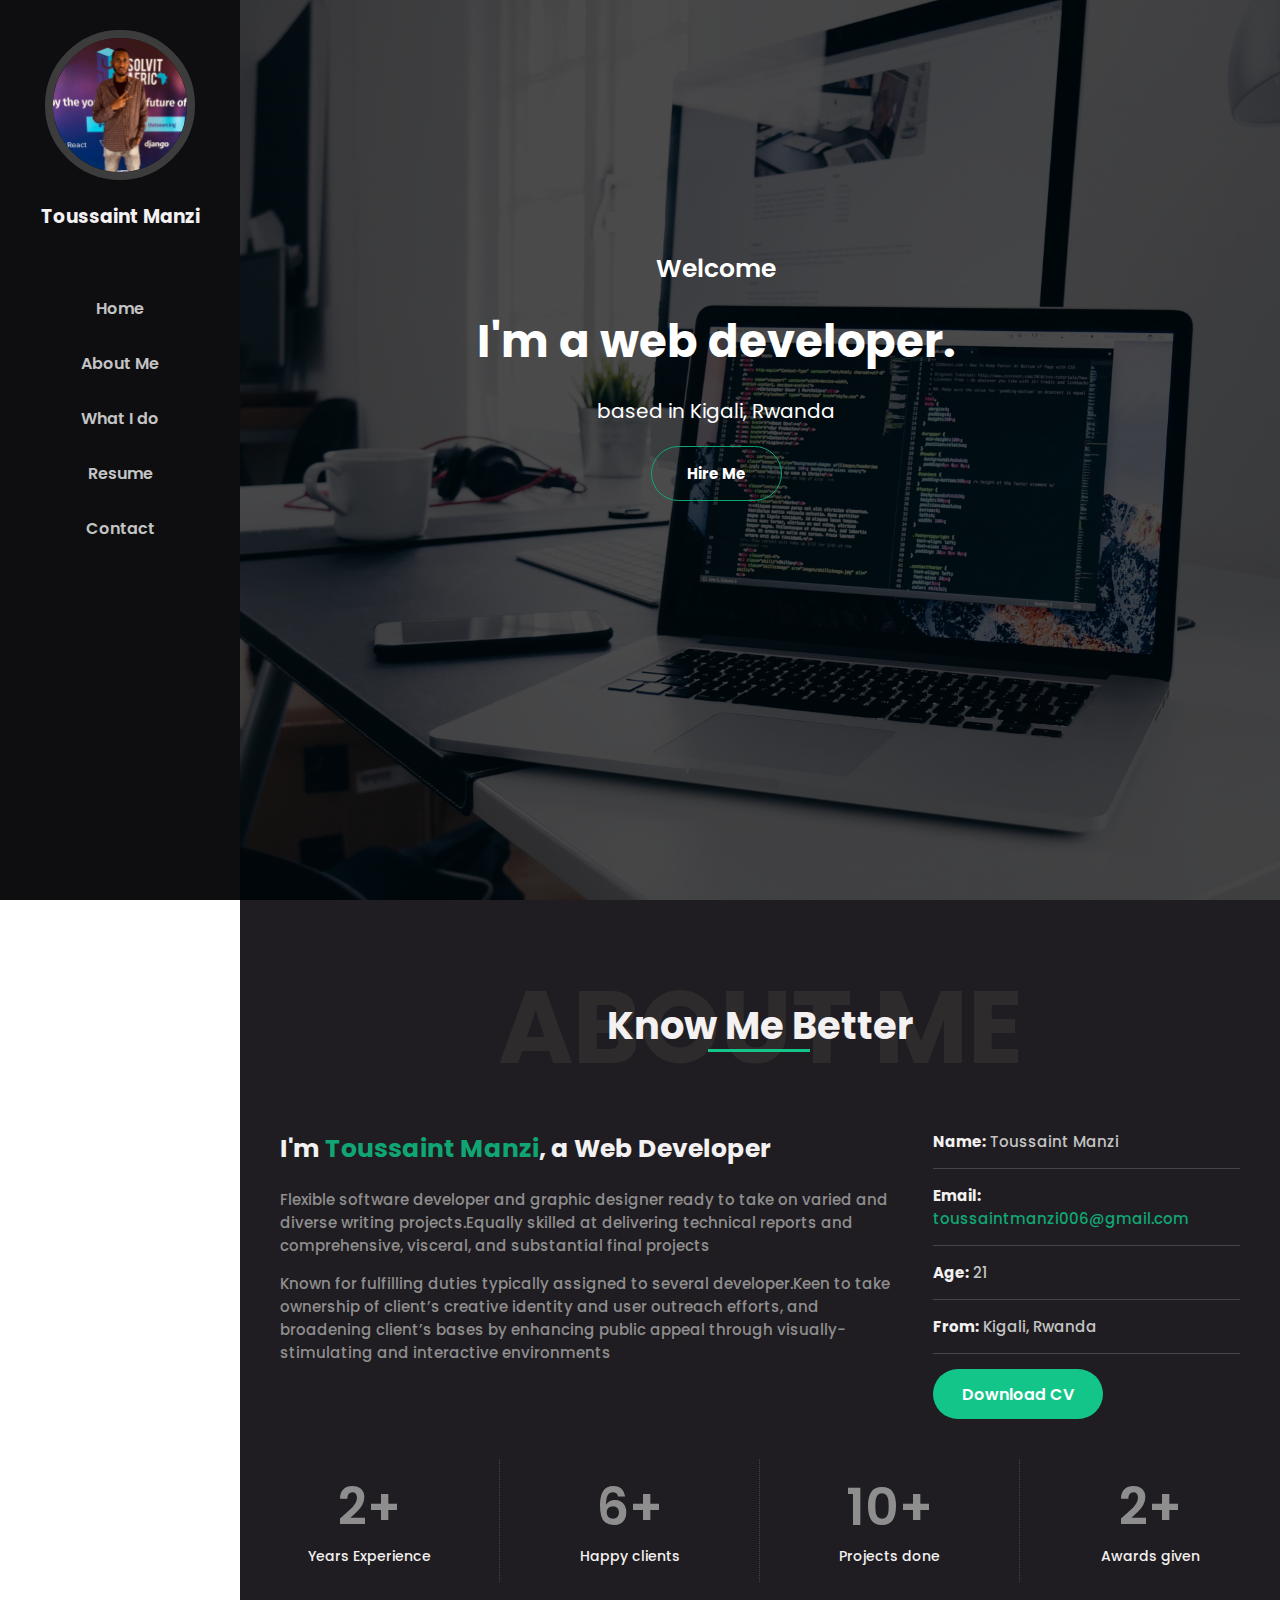
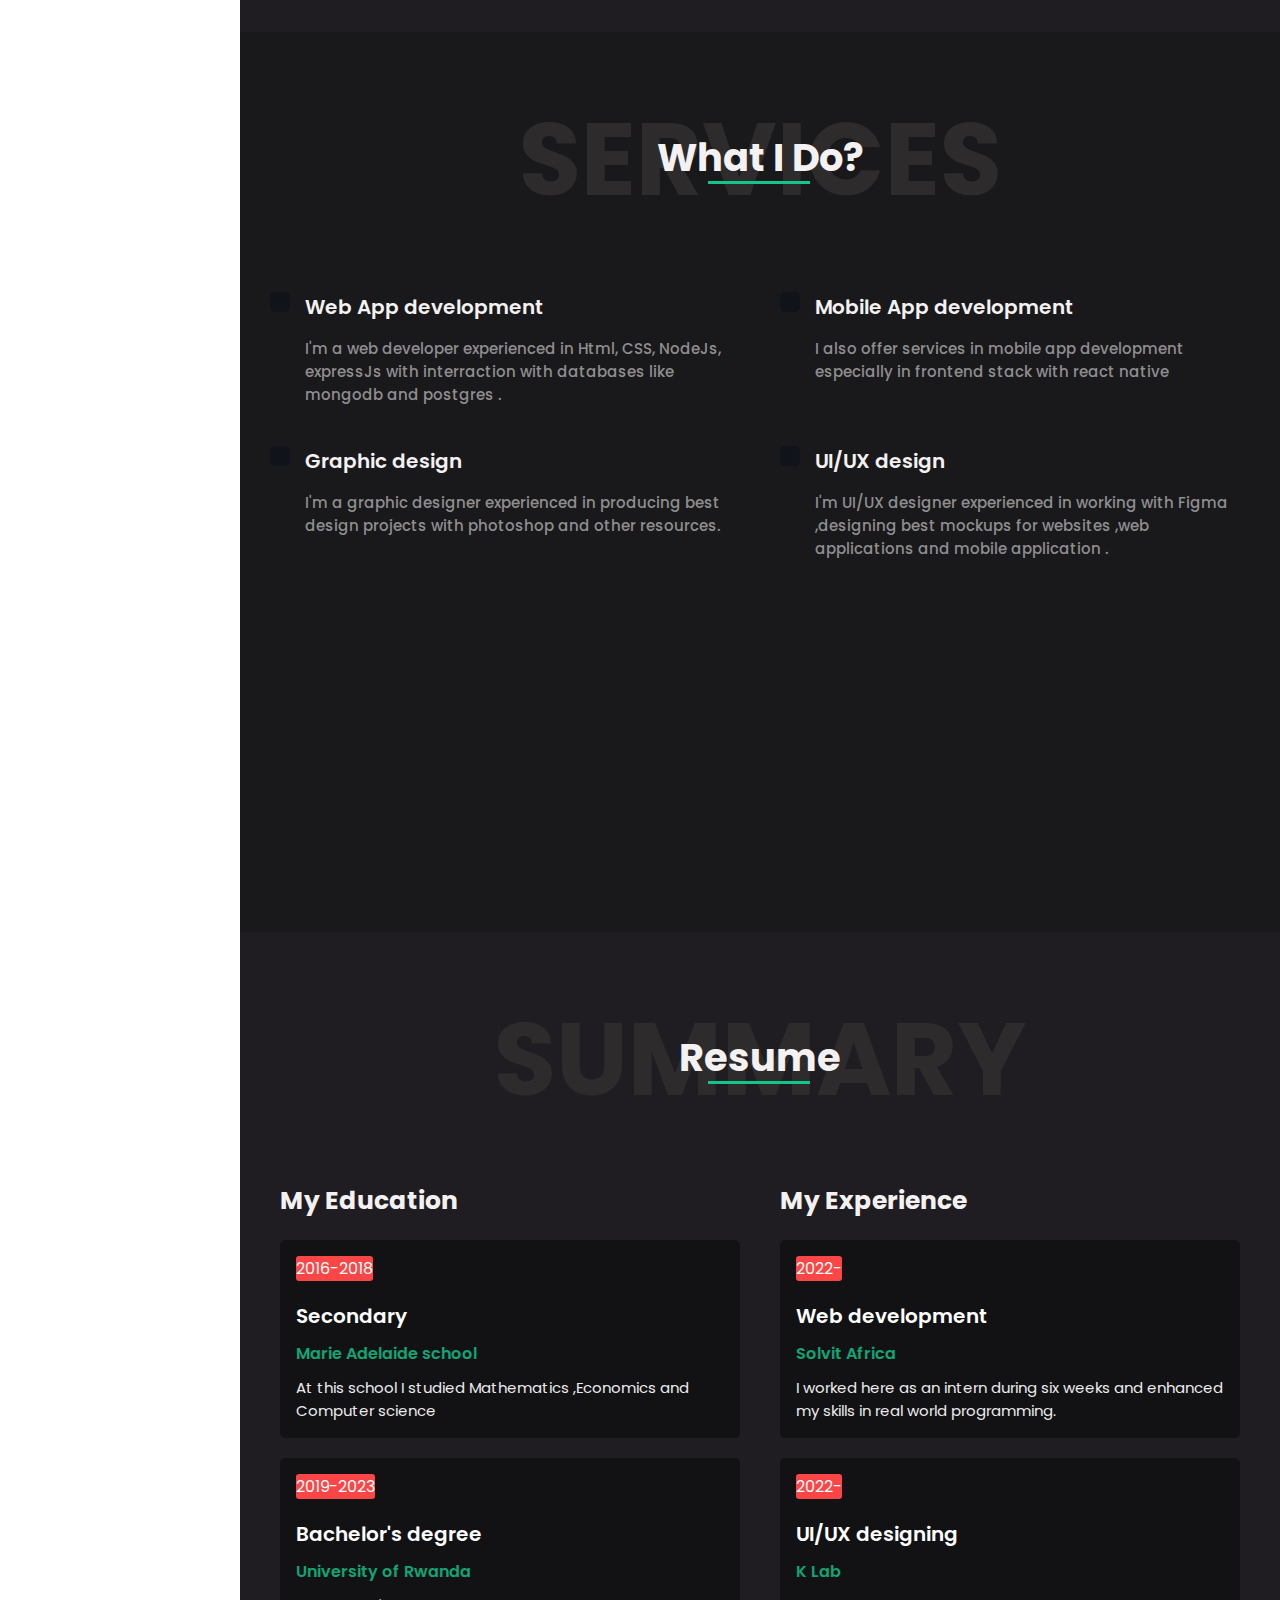
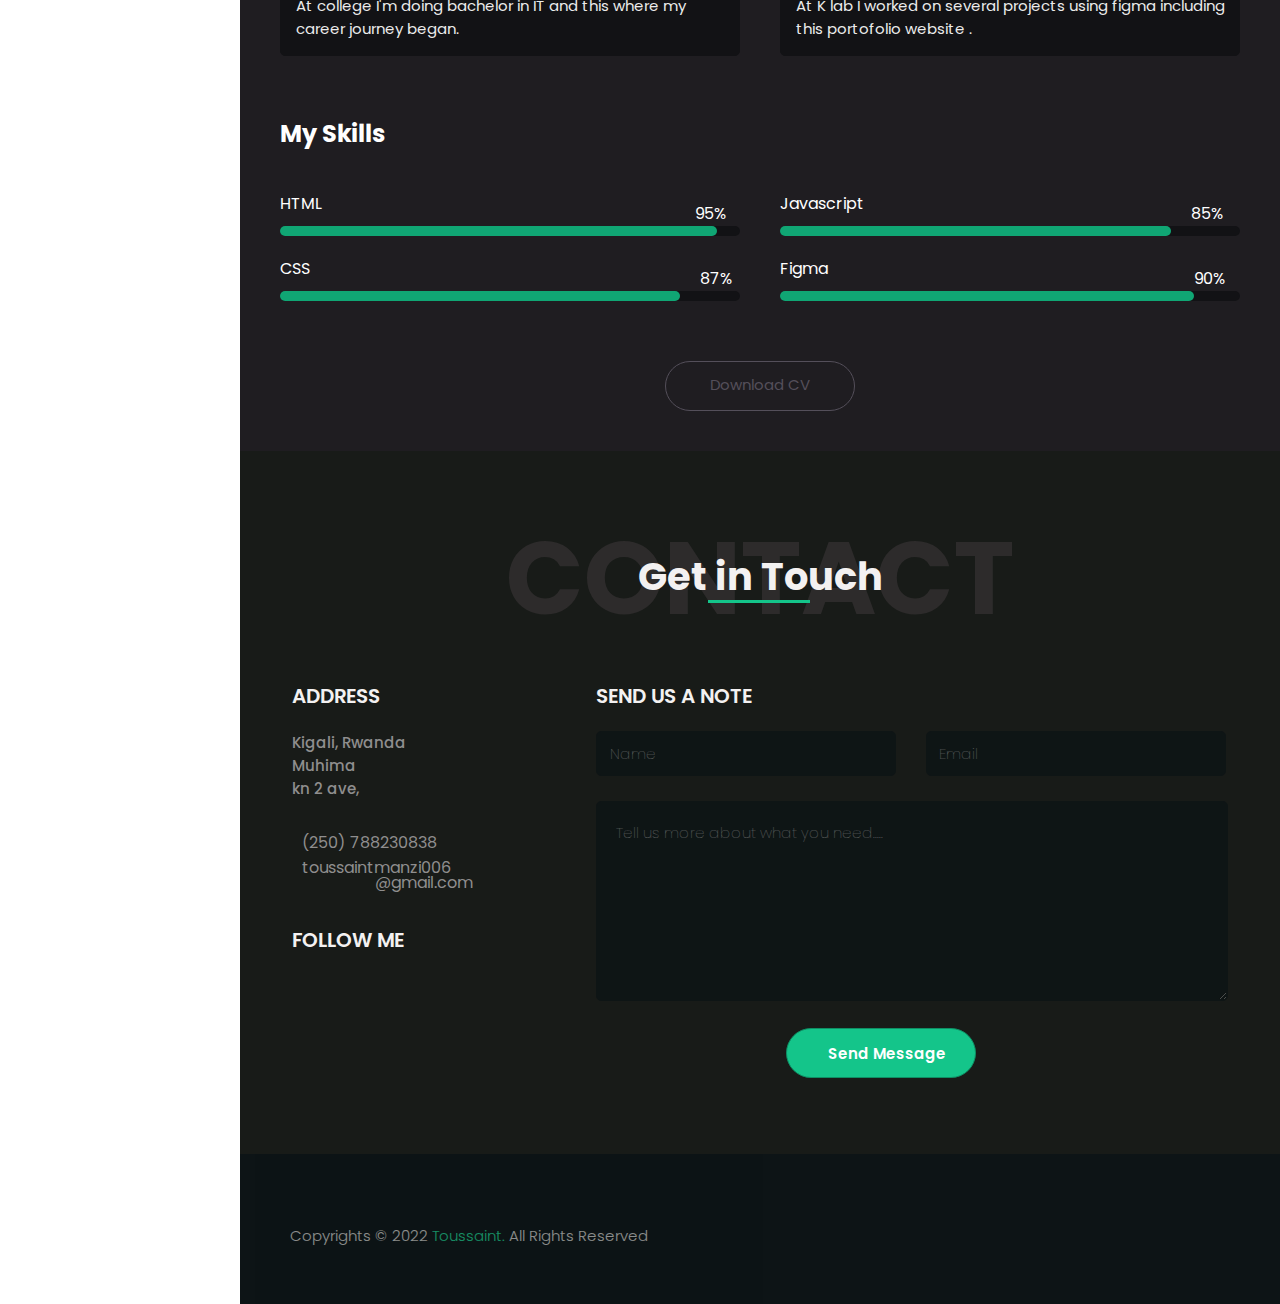
==== commit 84efc475: "adding progress bar and download button" ====
--- a/index.html
+++ b/index.html
@@ -156,8 +156,8 @@
                     </div>
                     <div class="card">
                         <p class="year">2019-2023</p>
-                        <p class="degree">Bchelor's degree</p>
-                        <p class="clg">University Degree</p>
+                        <p class="degree">Bachelor's degree</p>
+                        <p class="clg">University of Rwanda</p>
                         <p class="msg">At college I'm doing bachelor in IT and this where my career journey began.</p>
                     </div>
                 </div>
@@ -177,6 +177,32 @@
                     </div>
                 </div>
             </div>
+            <div class="bottom">
+                <h2>My Skills</h2>
+                <div class="progressbar">
+                    <div class="left">
+                        <div class="html">
+                            <div class="info">HTML</div>
+                            <div class="bar"><span></span></div>
+                        </div>
+                        <div class="css">
+                            <div class="info">CSS</div>
+                            <div class="bar"><span></span></div>
+                        </div>
+                    </div>
+                    <div class="right">
+                        <div class="javascript">
+                            <div class="info">Javascript</div>
+                            <div class="bar"><span></span></div>
+                        </div>
+                        <div class="figma">
+                            <div class="info">Figma</div>
+                            <div class="bar"><span></span></div>
+                        </div>
+                    </div>
+                </div>
+            </div>
+            <div class="btn"><a href="./files/Resume.pdf" download="Toussaint CV">Download CV  <i class="fa-solid fa-download"></i></a></div>
         </section>
 
         <!-- Resume section end -->
--- a/index2.css
+++ b/index2.css
@@ -327,7 +327,7 @@
     width:170px;
     text-align:center;
     border-radius:45px;
-    padding-top:15px;
+    padding-top:13px;
     font-weight:600;
     color:#fff;
 }
@@ -513,14 +513,22 @@
 #resume .middle {
     display: flex;
     margin:20px;
-    color:#fff;;
+    color:#fff;
+}
+
+#resume .middle .educ{
+    flex: 1;
+}
+
+#resume .middle .exp{
+    flex: 1;
 }
 
 #resume .middle .title {
     font-size:25px;
     font-weight:700;
     color:#f3f1f1;
-    margin:0px 10px 10px 10px;
+    margin:0px 20px 10px 20px;
 } 
 
 #resume .middle .card{
@@ -559,6 +567,152 @@
     font-size:15px;
     margin:0px 0px 10px 10px;
     font-weight:400;
+}
+
+#resume .bottom {
+    margin:20px;
+    color:#fff;
+}
+
+#resume .bottom .progressbar{
+    display: flex;
+    /* justify-content: space-around; */
+    /* grid-template-columns: 1fr 1fr;
+    position: relative; */
+}
+
+#resume .bottom h2{
+    margin:0px 20px 20px 20px;
+}
+
+#resume .bottom .progressbar .left{
+    width:50%;
+    margin: 20px;
+}
+
+#resume .bottom .progressbar .right{
+    width:50%;
+    margin: 20px;
+
+}
+
+#resume .bottom .progressbar .info{
+    margin-bottom:10px;
+}
+
+#resume .bottom .progressbar .bar{
+    width:100%;
+    height:10px;
+    border-radius: 10px;
+    background-color: #121215;
+    position: relative;
+    margin-bottom: 20px;
+}
+
+#resume .bottom .progressbar .bar span{
+    position: absolute;
+    width: 80%;
+    height: 100%;
+    background-color: #10A674;
+    border-radius: 10px;
+}
+
+#resume .bottom .progressbar .bar span{
+    position: absolute;
+    width: 80%;
+    height: 100%;
+    background-color: #10A674;
+    border-radius: 10px;
+}
+
+#resume .bottom .progressbar .left .html .bar span{
+    position: absolute;
+    width: 95%;
+    height: 100%;
+    background-color: #10A674;
+    border-radius: 10px;
+}
+
+#resume .bottom .progressbar .left .css .bar span{
+    position: absolute;
+    width: 87%;
+    height: 100%;
+    background-color: #10A674;
+    border-radius: 10px;
+}
+
+#resume .bottom .progressbar .right .javascript .bar span{
+    position: absolute;
+    width: 85%;
+    height: 100%;
+    background-color: #10A674;
+    border-radius: 10px;
+}
+
+#resume .bottom .progressbar .right .figma .bar span{
+    position: absolute;
+    width: 90%;
+    height: 100%;
+    background-color: #10A674;
+    border-radius: 10px;
+}
+
+
+#resume .bottom .progressbar .left .html .bar span::before{
+    content: "95%";
+    position:absolute;
+    top:-25px;
+    left:95%
+
+}
+
+#resume .bottom .progressbar .left .css .bar span::before{
+    content: "87%";
+    position:absolute;
+    top:-25px;
+    left:105%
+
+}
+
+#resume .bottom .progressbar .right .javascript .bar span::before{
+    content: "85%";
+    position:absolute;
+    top:-25px;
+    left:105%
+
+}
+
+#resume .bottom .progressbar .right .figma .bar span::before{
+    content: "90%";
+    position:absolute;
+    top:-25px;
+    left:100%
+
+}
+
+#resume .btn{
+    align-self: center;
+    margin-bottom:40px;
+    background:#1F1D21 ;
+    border:1px solid #544f5a;
+    height:50px;
+    width:190px;
+    text-align:center;
+    border-radius:45px;
+    padding-top:11px;
+    font-size: 15px;
+    font-weight:400;
+    color:#544f5a;
+}
+
+#resume .btn a{
+    color:inherit;
+}
+
+#resume .btn:hover{
+    background-color:#544f5a ;
+    color:#fff;
+    transition: 0.5s ease;
 }
 
 /* Resume section end */
@@ -1011,6 +1165,23 @@
         margin:0px;
     }
 
+    #resume .bottom .progressbar{
+        flex-direction: column;
+        margin:0px;
+
+    }
+
+    #resume .bottom .progressbar .left{
+        width: 100%;
+        margin: 0px;
+    }
+
+    #resume .bottom .progressbar .right{
+        width: 100%;
+        margin:0px;
+
+    }
+
     /* contact section */
 
     #contact .middle {
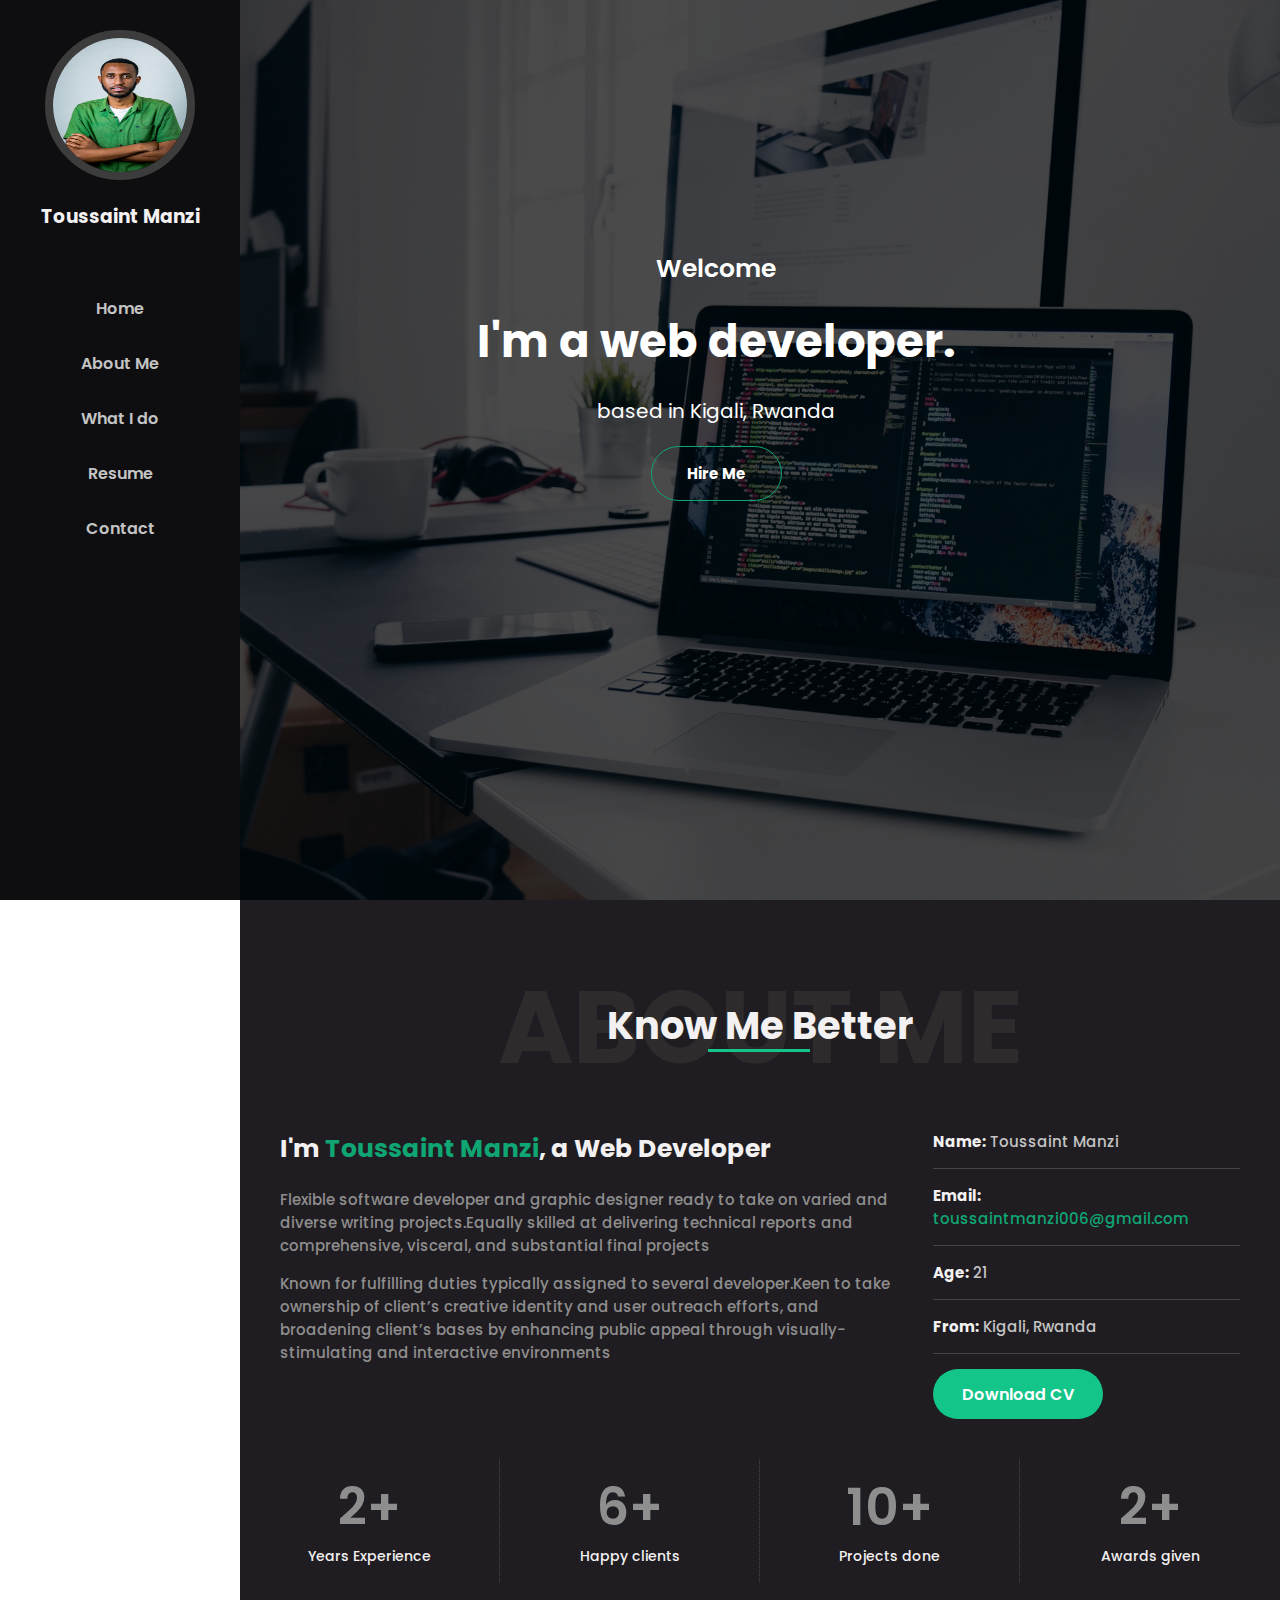
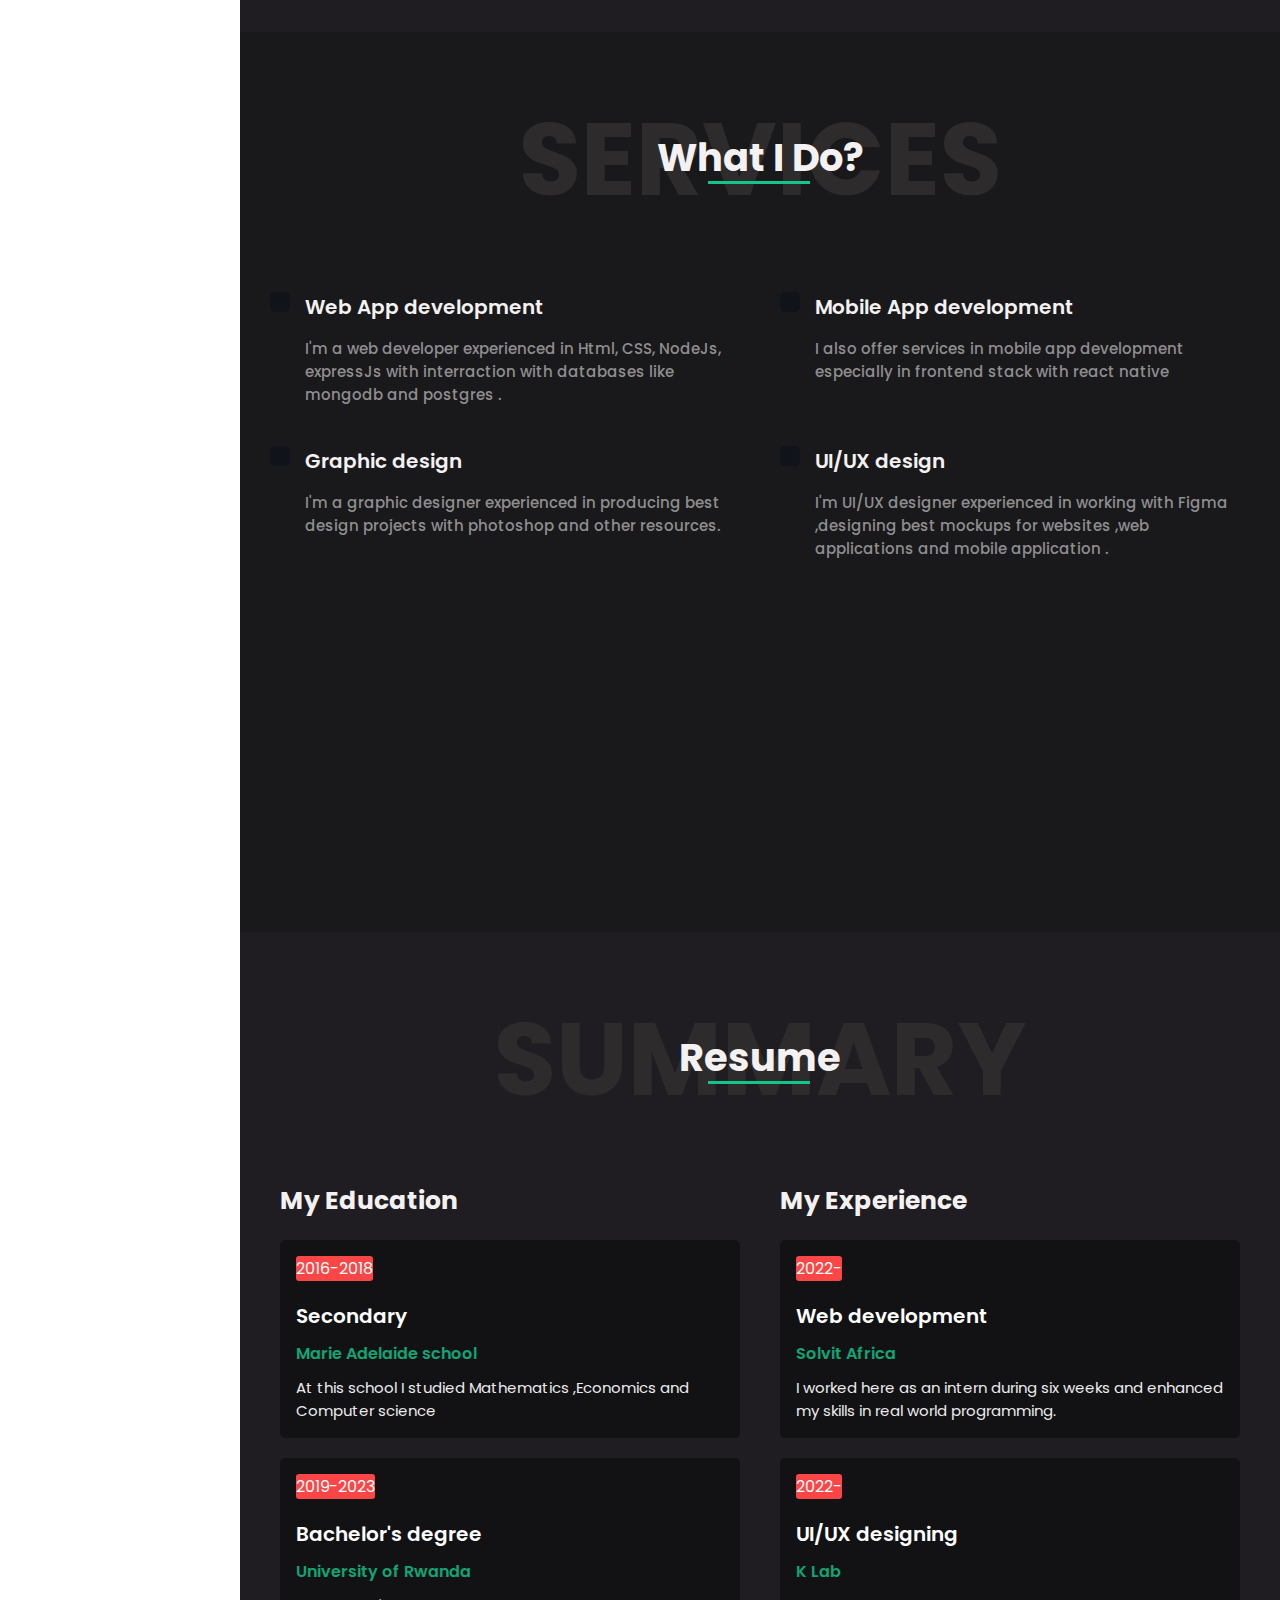
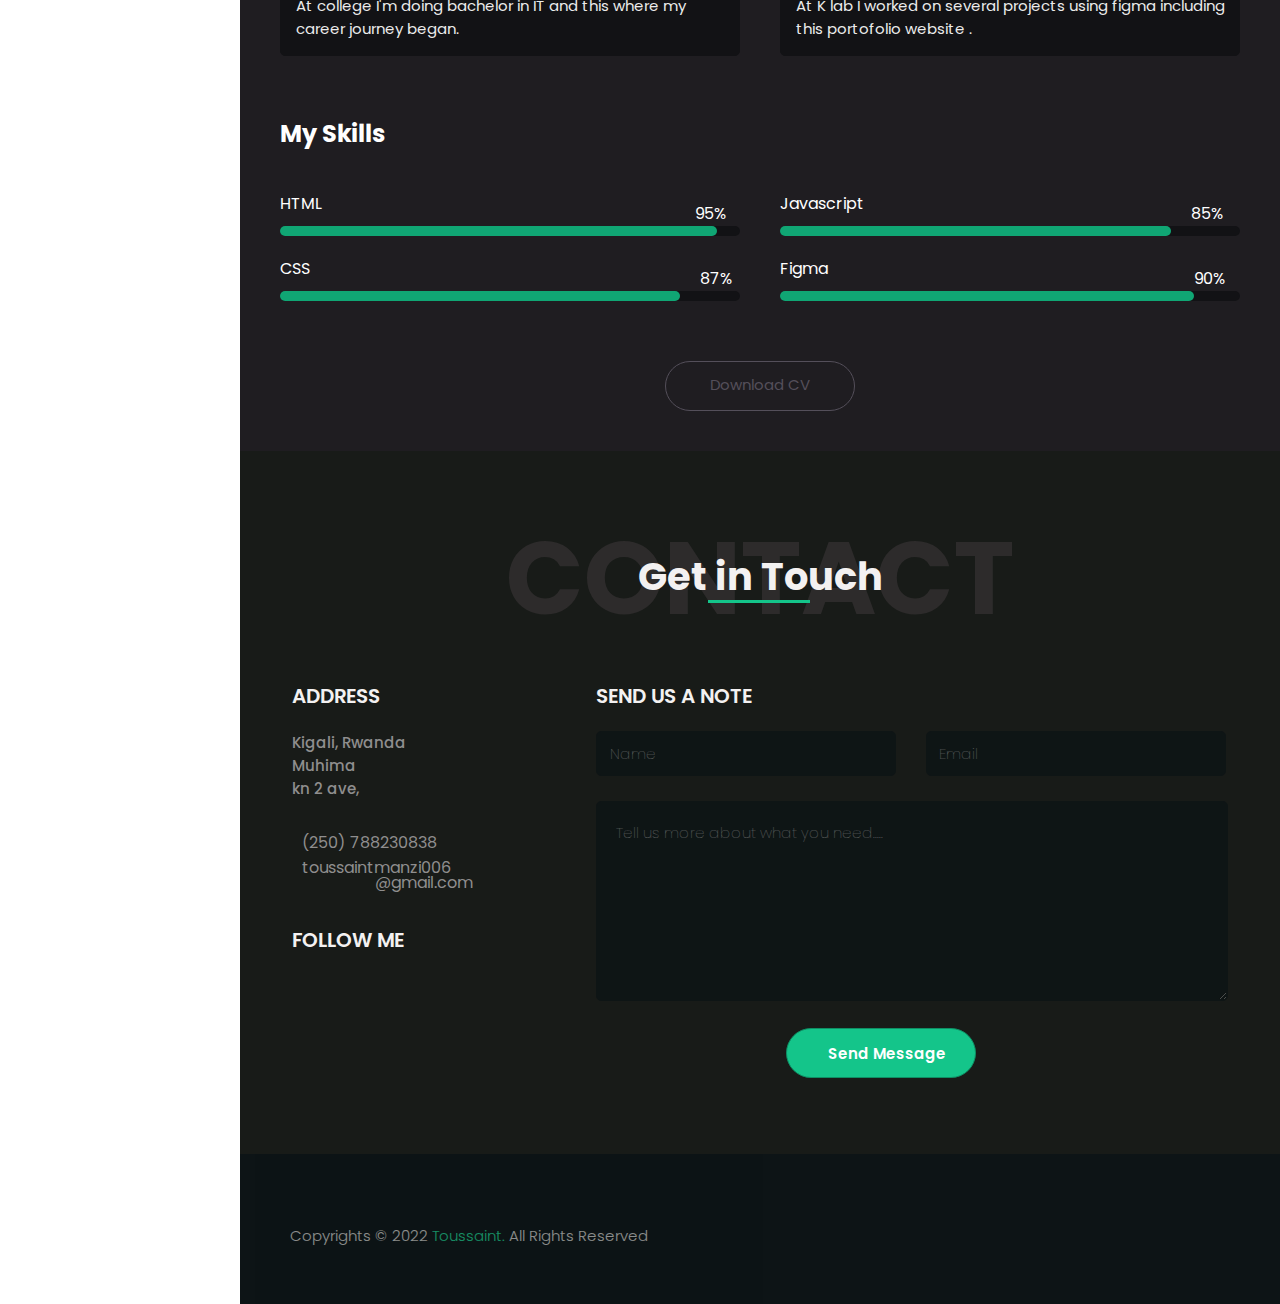
==== commit a1765fb9: "changing profile picture" ====
--- a/index.html
+++ b/index.html
@@ -2,7 +2,6 @@
 <html>
    <head>
      <title>My Portofolio</title>
-     <!-- <script src="https://kit.fontawesome.com/8402ceab66.js" crossorigin="anonymous"></script>     -->
      <link rel="stylesheet" href="https://cdnjs.cloudflare.com/ajax/libs/font-awesome/6.0.0-beta2/css/all.min.css" integrity="sha512-YWzhKL2whUzgiheMoBFwW8CKV4qpHQAEuvilg9FAn5VJUDwKZZxkJNuGM4XkWuk94WCrrwslk8yWNGmY1EduTA==" crossorigin="anonymous" referrerpolicy="no-referrer" />
      <link rel="stylesheet" href="index2.css">
    </head>
@@ -11,7 +10,7 @@
         <section id="HomeSection">
             <div class="sidebar">
                 <div style="text-align:center">
-                    <img src="./Images/pp.jpg" class="profile-picture">
+                    <img src="./Images/pp1.jpg" class="profile-picture">
                 </div>
                 <h3>Toussaint Manzi</h3>
                 <ul>
@@ -240,7 +239,8 @@
                     <div class="title">SEND US A NOTE</div>
                     <div class="input">
                         <form action="https://formsubmit.co/familyissues006@gmail.com" method="POST">
-                            <input type="hidden" name="_next" value="https://toussaint-manzi.github.io/thankyou.html">
+                            <input type="hidden" name="_next" value="https://toussaint-manzi.github.io/pages/thankyou.html">
+                            <input type="hidden" name="_captcha" value="false">
                             <input type="text" id="name" name="name" placeholder="Name" required>
                             <input type="email" id="email" name="email" placeholder="Email" required><br>
                             <textarea id="" name="Message" placeholder="Tell us more about what you need....." required></textarea><br>
--- a/index2.css
+++ b/index2.css
@@ -1,5 +1,5 @@
-/* @import url('https://fonts.googleapis.com/css2?family=Montserrat:wght@100;300;400;500;600;700&display=swap'); */
-@import url('https://fonts.googleapis.com/css2?family=Poppins:wght@100;200;300;400;500;600;700;800;900&display=swap');*{
+@import url('https://fonts.googleapis.com/css2?family=Poppins:wght@100;200;300;400;500;600;700;800;900&display=swap');
+*{
     margin:0px;
     padding:0px;
     box-sizing:border-box;
@@ -9,11 +9,6 @@
     scroll-behavior: smooth;
 }
 
-
-/* body{
-    background:#C4C4C4;
-} */
-
 /* Home section start */
 
 #HomeSection {
@@ -71,7 +66,6 @@
 #HomeSection .sidebar .social-media a{
     display:block;
     width:30px; 
-    /* background:#121215; */
     height:30px;
     line-height: 30px;
     text-align: center;
@@ -102,7 +96,6 @@
 .tooltip {
     position: relative;
     display: inline-block;
-    /* border-bottom: 1px dotted black; */
   }
   
 .tooltip .tooltiptext {
@@ -576,9 +569,6 @@
 
 #resume .bottom .progressbar{
     display: flex;
-    /* justify-content: space-around; */
-    /* grid-template-columns: 1fr 1fr;
-    position: relative; */
 }
 
 #resume .bottom h2{
@@ -903,7 +893,7 @@
 
 
 
-@media screen and (max-width:867px){
+@media only screen and (max-device-width:867px){
     /* Home section */
 
     #HomeSection {
@@ -940,7 +930,6 @@
         width:100%;
         display: flex;
         flex-direction: column;
-        /* align-items: flex-start; */
         background-color: #000;
         opacity:95%;
         padding: 10px;
@@ -950,7 +939,6 @@
 
     #HomeSection .sidebar ul.nav-active{
         transform: translateY(0%);
-        z-index: -1;
     }
    
     #HomeSection .sidebar ul li {
@@ -958,7 +946,6 @@
         text-align: left;
         font-size: 15px;
         padding:10px 0px;
-
     }
 
     #HomeSection .sidebar ul li:last-child{
@@ -1006,8 +993,9 @@
         background:rgba(0, 0, 0, 0.7) url(./Images/christopher-gower-m_HRfLhgABo-unsplash.jpg) no-repeat;
         background-blend-mode: darken;
         background-size: cover;
-        max-width:100%;
-        height:100vh;
+        width:100%;
+        height:100%;
+        padding-bottom: 300px;
     }
     
     #HomeSection .main-content .centering{
@@ -1138,7 +1126,7 @@
     }
 }   
 
-@media screen and (max-width:500px){
+@media only screen and (max-device-width:480px){
     /* about section */
 
     #about .middle .main{
@@ -1153,9 +1141,7 @@
     /* whatIdo section */
 
     #whatIdo .middle {
-        /* display:grid; */
         grid-template-columns: 1fr;
-        /* margin: 0px; */
     }
 
     /* resume section */
@@ -1209,3 +1195,312 @@
         margin-bottom:50px;
     }
 }
+
+
+
+
+
+
+@media only screen and (max-width:867px){
+    /* Home section */
+
+    #HomeSection {
+        display:flex;
+        flex-direction: row;
+        position:relative;
+    }
+    
+    #HomeSection .sidebar {
+        position:fixed;
+        background: #0e0e11;
+        width:100%;
+        height:60px;
+        z-index: 1;
+    }
+    
+    #HomeSection .sidebar .profile-picture{
+        display: none;
+    }
+
+   
+    #HomeSection .sidebar h3 {
+        color:#f3f1f1;
+        margin-top:-10px;
+        margin-left: 10px;
+        text-align: left;
+    }
+
+    #HomeSection .sidebar ul{
+        position: absolute;
+        right:0px;
+        top:60px;
+        height:auto;
+        width:100%;
+        display: flex;
+        flex-direction: column;
+        background-color: #000;
+        opacity:95%;
+        padding: 10px;
+        transform: translateY(-160%);
+        transition:  0.5s ;
+    }
+
+    #HomeSection .sidebar ul.nav-active{
+        transform: translateY(0%);
+    }
+   
+    #HomeSection .sidebar ul li {
+        border-bottom: 1px solid #3a3939;
+        text-align: left;
+        font-size: 15px;
+        padding:10px 0px;
+    }
+
+    #HomeSection .sidebar ul li:last-child{
+        border:none;
+    }
+        
+    #HomeSection .sidebar .social-media {
+        position: relative;
+        justify-content:right;
+        margin-top:-80px; 
+        margin-right:50px ;
+    }
+    
+    #HomeSection .sidebar .social-media a{
+        height: 20px;
+        width:20px;
+        background-color: #0e0e11;
+        padding: 0px;
+        margin:5px;
+        color:#a09f9f;
+    } 
+
+    #HomeSection .sidebar .burger {
+        display: block;
+        cursor:pointer;
+        margin-top:5px;
+        margin-left: 5px;
+    }
+
+    .toggle .line1 {
+        transform: rotate(-45deg) translate(-5px,6px);
+    }
+
+    .toggle .line2 {
+        opacity: 0;
+    }
+
+    .toggle .line3 {
+        transform: rotate(45deg) translate(-5px,-6px);
+    }
+    
+    #HomeSection .main-content{
+        margin-top: 60px;
+        margin-left: 0px;
+        background:rgba(0, 0, 0, 0.7) url(./Images/christopher-gower-m_HRfLhgABo-unsplash.jpg) no-repeat;
+        background-blend-mode: darken;
+        background-size: cover;
+        width:100%;
+        height:100%;
+        padding-bottom: 300px;
+    }
+    
+    #HomeSection .main-content .centering{
+        margin-top: 200px;
+        margin-right:0px;
+        color:#fff;
+        display:flex;
+        flex-direction: column;
+        align-items: center;
+    }
+
+
+    /* About me section */
+
+    #about {
+        margin-left:0px;
+        width:100%;
+    }
+
+    #about .header .background {
+       font-size:12vw; 
+    }
+
+    #about .header .over {
+        font-size:4vw;
+        margin:5.5% 30%;
+    }
+
+
+    #about .header .line{
+        width:10vw;
+        margin:11.5% 45%;
+    }
+
+
+    #about .middle{
+        flex-direction: column;
+    }
+
+
+    #about .middle .main{
+        text-align: center;
+        padding: 0px 20px;
+    }
+
+    #about .middle .credentials{
+        margin:50px 70px 0px 70px; 
+        padding: 0px 20px;
+
+    }
+
+    /* What I Do section */
+
+    #whatIdo {
+        margin-left:0px;
+        width:100%;
+        height:100%;
+    }
+
+    #whatIdo .header .background {
+        font-size:12vw; 
+    }
+ 
+    #whatIdo .header .over {
+         font-size:4vw;
+         margin:5.5% 30%;
+    }
+ 
+ 
+    #whatIdo .header .line{
+         width:10vw;
+         margin:11.5% 45%;
+    }
+
+
+    /* resume I Do section */
+
+    #resume {
+        margin-left:0px;
+        width:100%;
+        height:100%;
+    }
+
+    #resume .header .background {
+        font-size:12vw; 
+    }
+ 
+    #resume .header .over {
+         font-size:4vw;
+         margin:5.5% 30%;
+    }
+ 
+ 
+    #resume .header .line{
+         width:10vw;
+         margin:11.5% 45%;
+    }
+
+    /* contact I Do section */
+
+    #contact {
+        margin-left:0px;
+        width:100%;
+        height:100%;
+    }
+
+    #contact .header .background {
+        font-size:12vw; 
+    }
+ 
+    #contact .header .over {
+         font-size:4vw;
+         margin:5.5% 30%;
+    }
+ 
+ 
+    #contact .header .line{
+         width:10vw;
+         margin:11.5% 45%;
+    }
+
+    #contact .middle {
+        margin:0% 10%;
+    }
+
+    #contact .middle .right .input input {
+        width: 100%;
+    }
+}   
+
+@media only screen and (max-width:480px){
+    /* about section */
+
+    #about .middle .main{
+        margin:0px 5px;
+        padding:0px; 
+    }
+
+    #about .middle .credentials{
+        margin:50px 0px 0px 0px; 
+    }
+
+    /* whatIdo section */
+
+    #whatIdo .middle {
+        grid-template-columns: 1fr;
+    }
+
+    /* resume section */
+
+    #resume .middle {
+        flex-direction: column;
+        margin:0px;
+    }
+
+    #resume .bottom .progressbar{
+        flex-direction: column;
+        margin:0px;
+
+    }
+
+    #resume .bottom .progressbar .left{
+        width: 100%;
+        margin: 0px;
+    }
+
+    #resume .bottom .progressbar .right{
+        width: 100%;
+        margin:0px;
+
+    }
+
+    /* contact section */
+
+    #contact .middle {
+        display:flex;
+        flex-direction: column;
+        margin: 0px 10px;
+        padding-bottom: 50px;
+    }
+
+    #contact .middle .right{
+        order:1;
+        margin:0px;
+        text-align: center;
+    }
+
+    #contact .middle .left{
+        order:2;
+        align-self: center;
+        text-align: center;
+        margin-left:50px;
+    }
+
+    #contact .middle .right .input .btn {
+        margin-left: 0%;
+        margin-bottom:50px;
+    }
+}
+
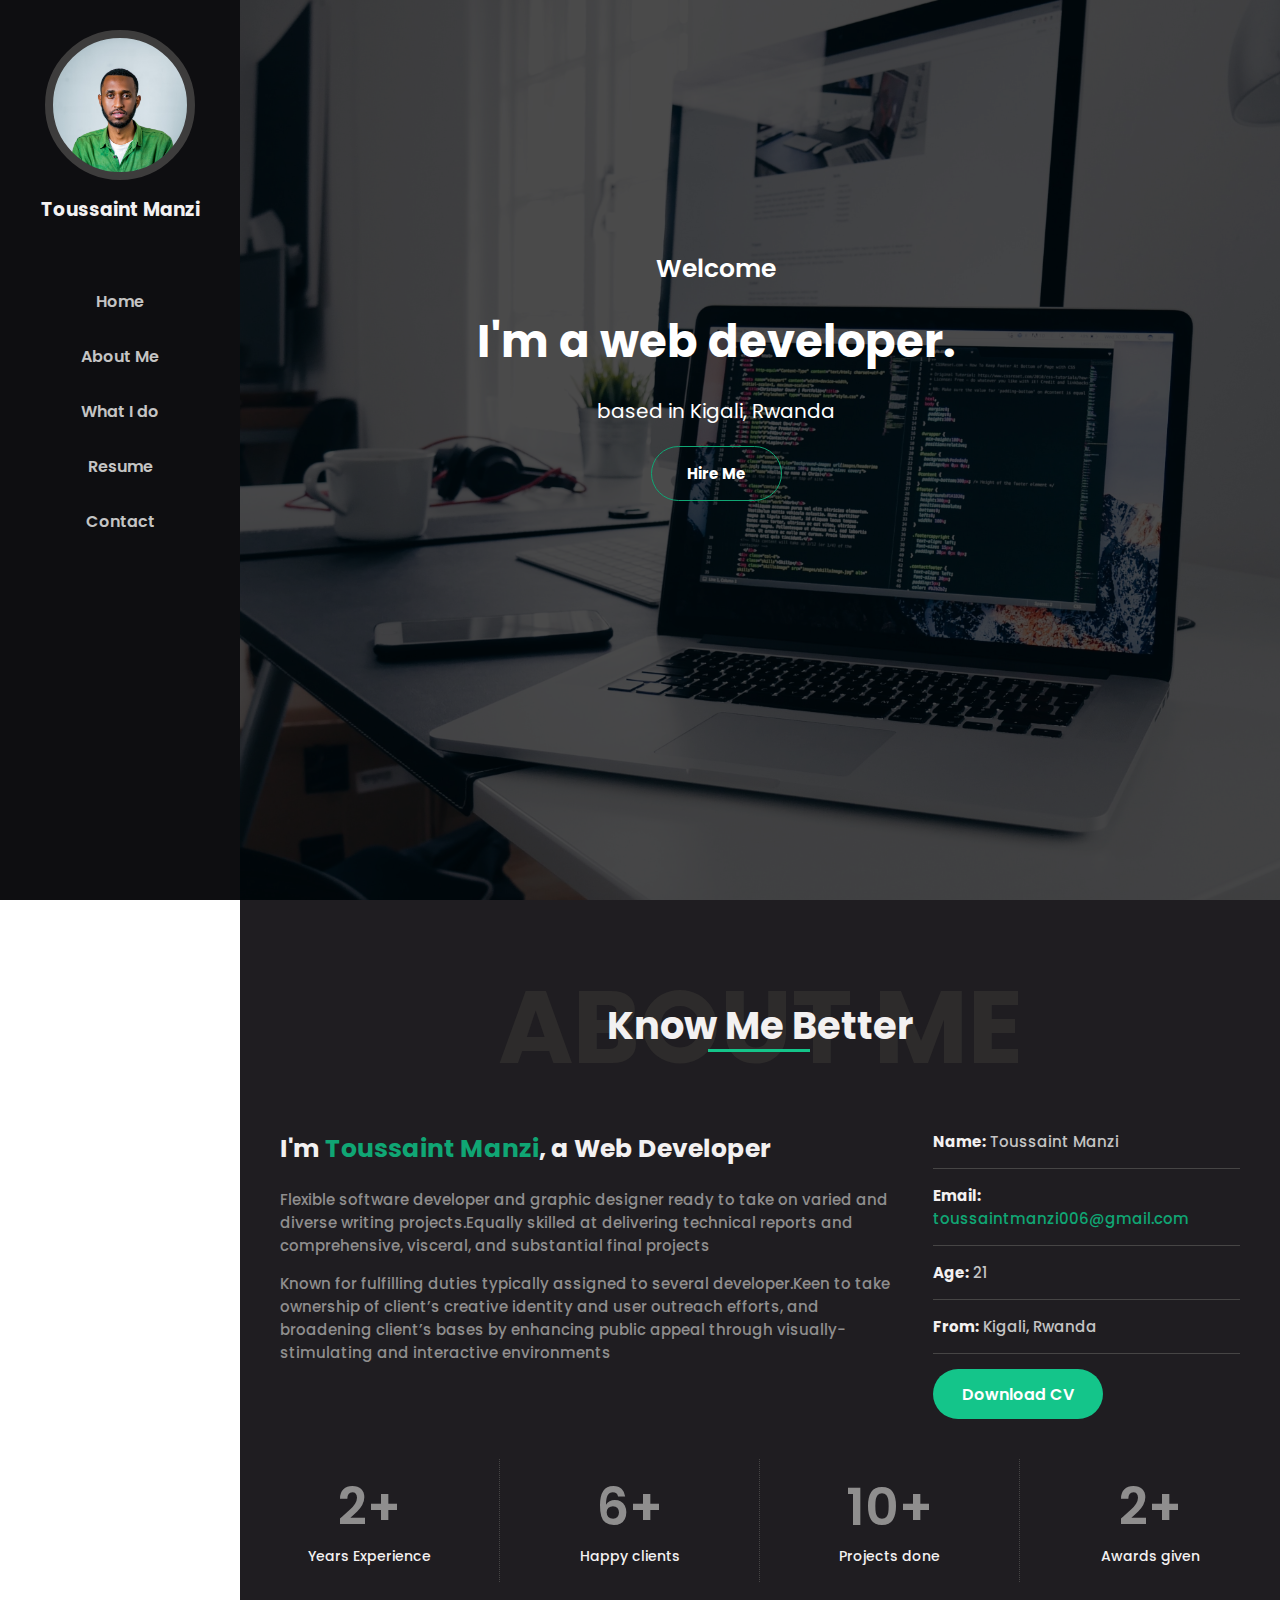
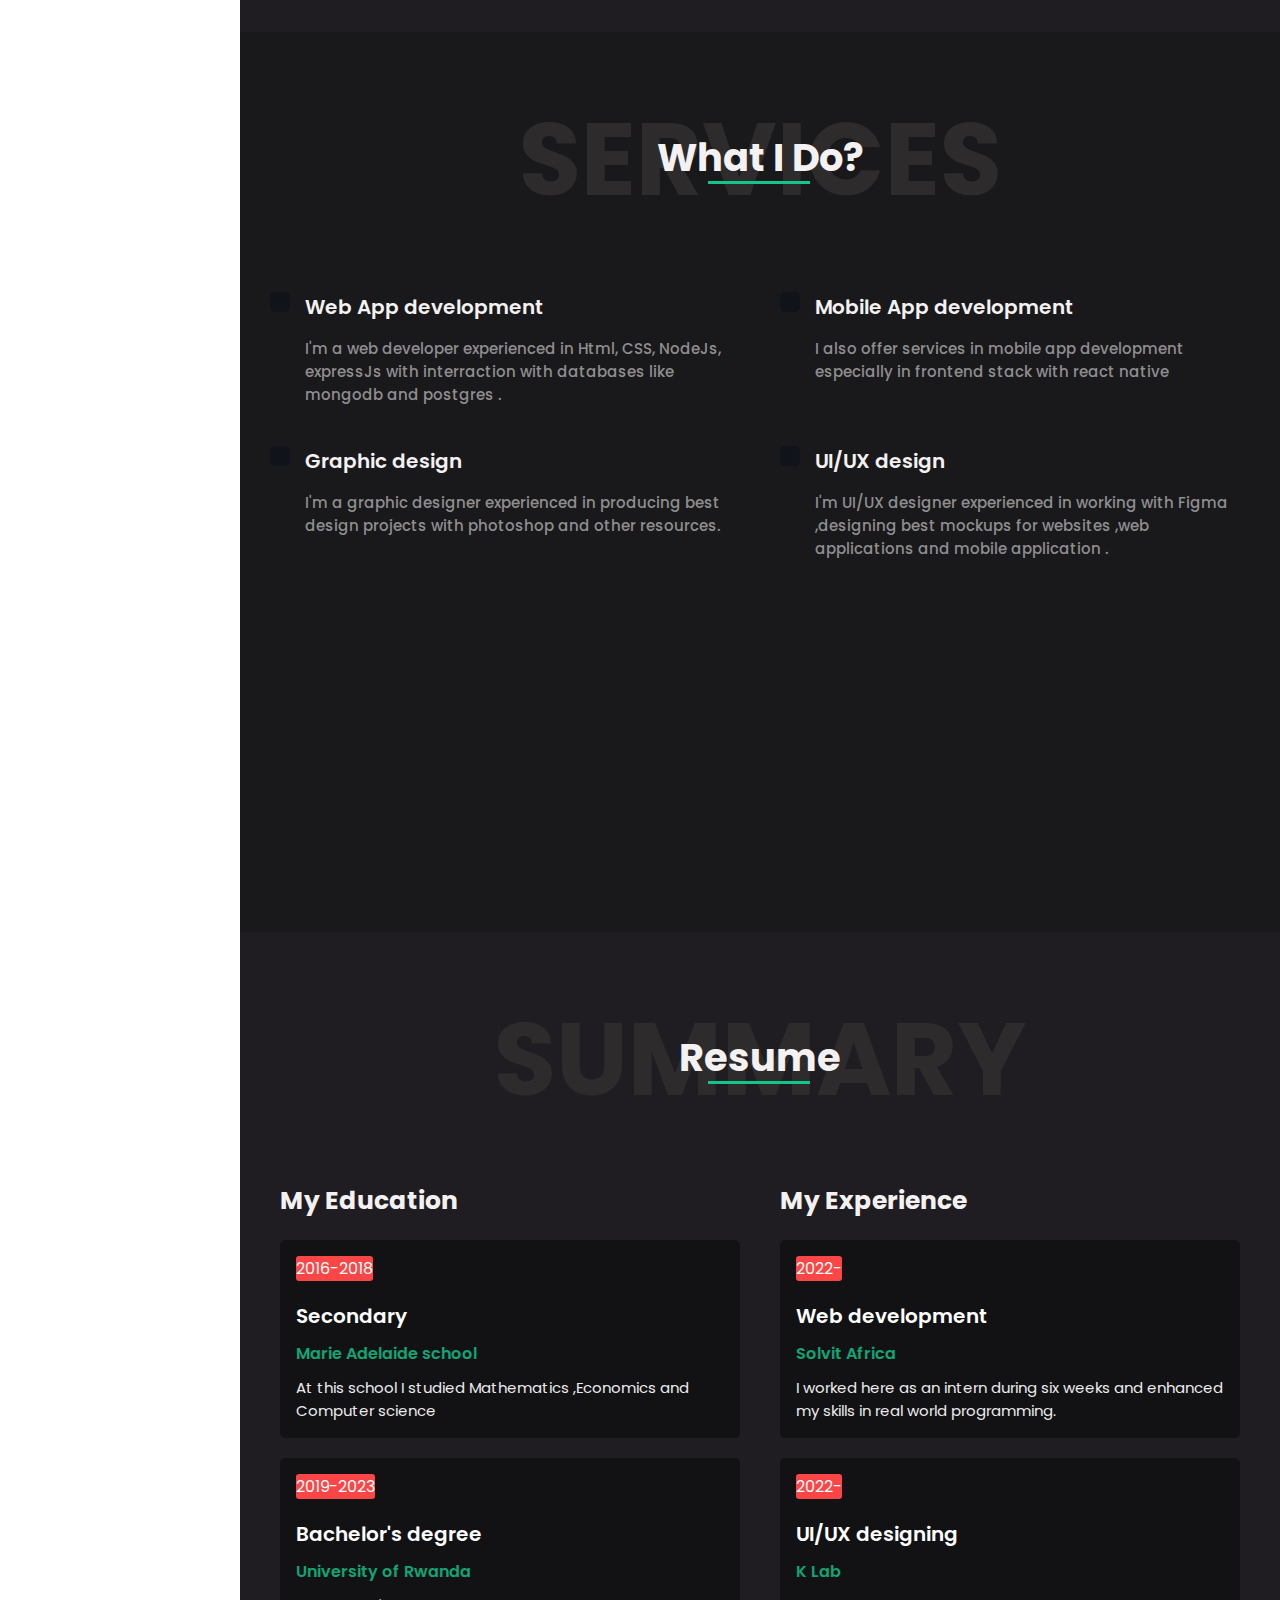
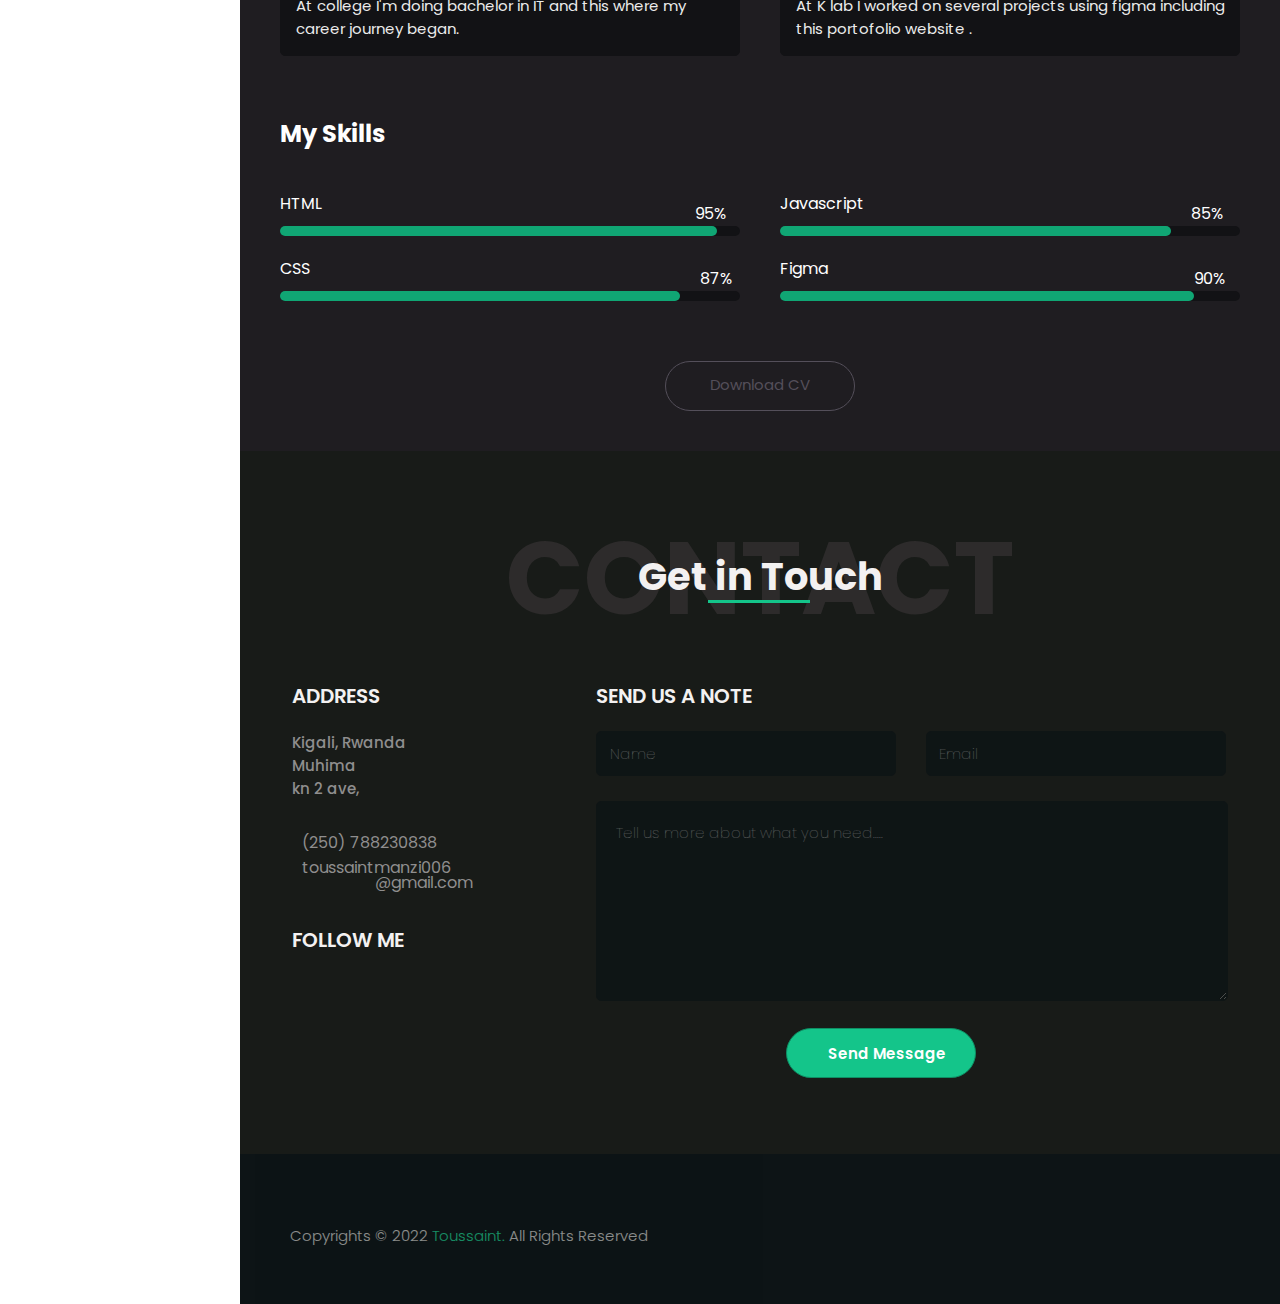
==== commit 346f79e0: "modification on profile picture" ====
--- a/index.html
+++ b/index.html
@@ -9,8 +9,8 @@
         <!-- Home section start -->
         <section id="HomeSection">
             <div class="sidebar">
-                <div style="text-align:center">
-                    <img src="./Images/pp1.jpg" class="profile-picture">
+                <div class="profile-picture">
+                    <!-- <img src="./Images/pp1.jpg" > -->
                 </div>
                 <h3>Toussaint Manzi</h3>
                 <ul>
--- a/index2.css
+++ b/index2.css
@@ -30,8 +30,14 @@
     height:150px;
     width: 150px;
     border-radius: 150px;
+    background: url("./Images/pp1.jpg") no-repeat;
+    background-size: 100% ;
+    margin:0px auto ;
     margin-bottom: 15px;
-}
+
+}
+
+
 
 #HomeSection .sidebar h3 {
     color:#f3f1f1;
